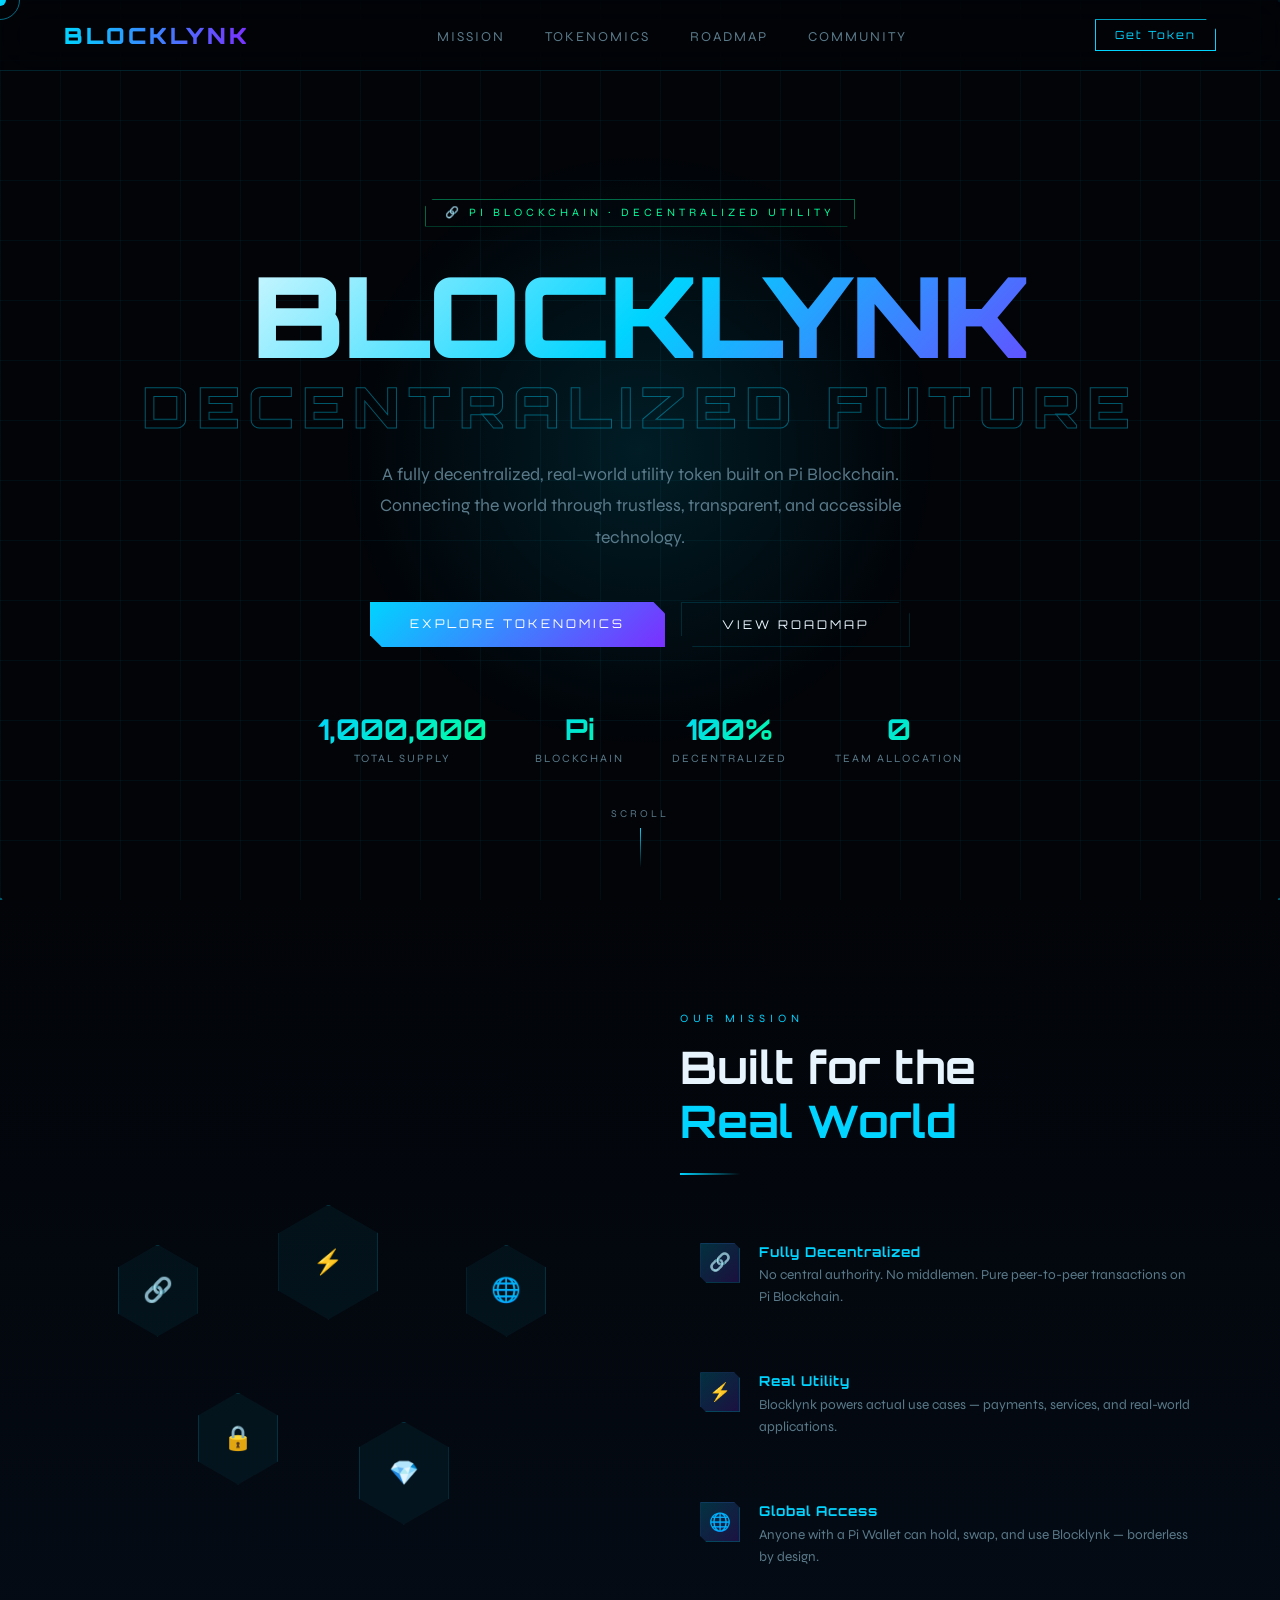
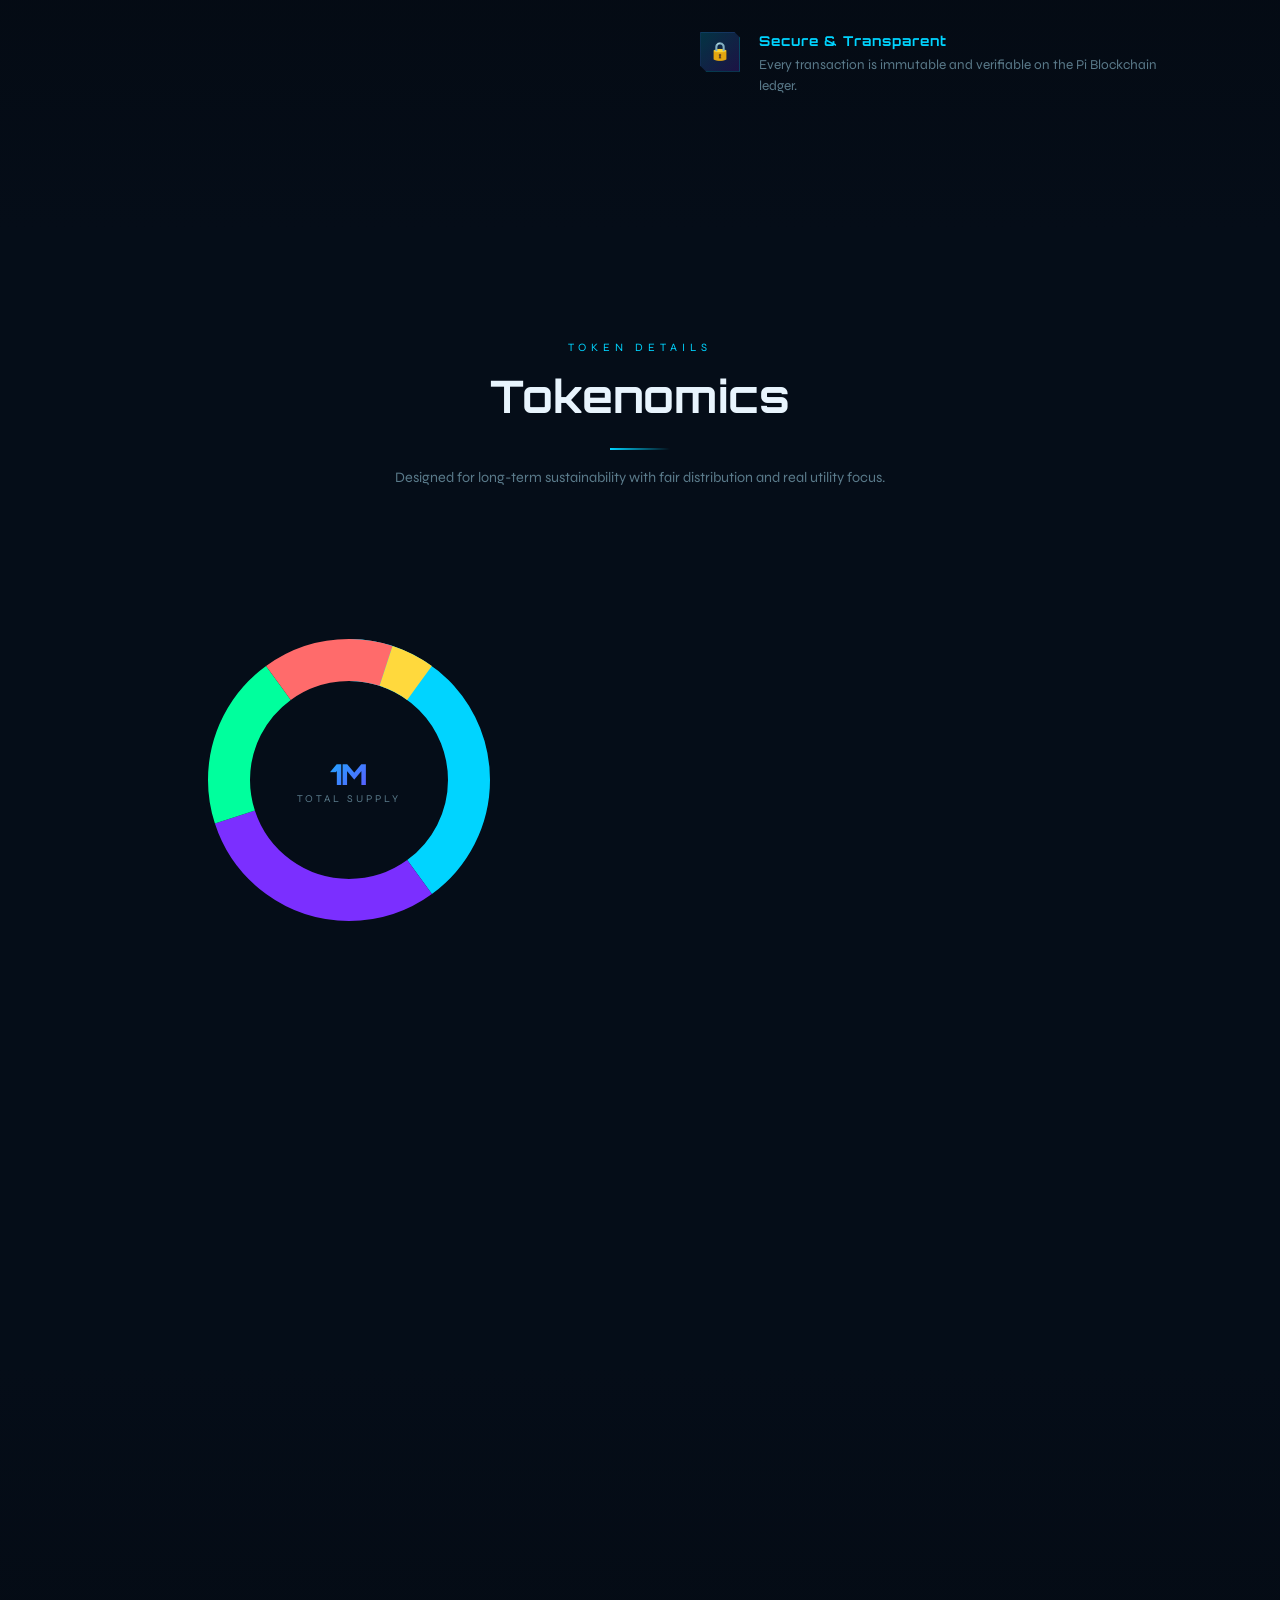
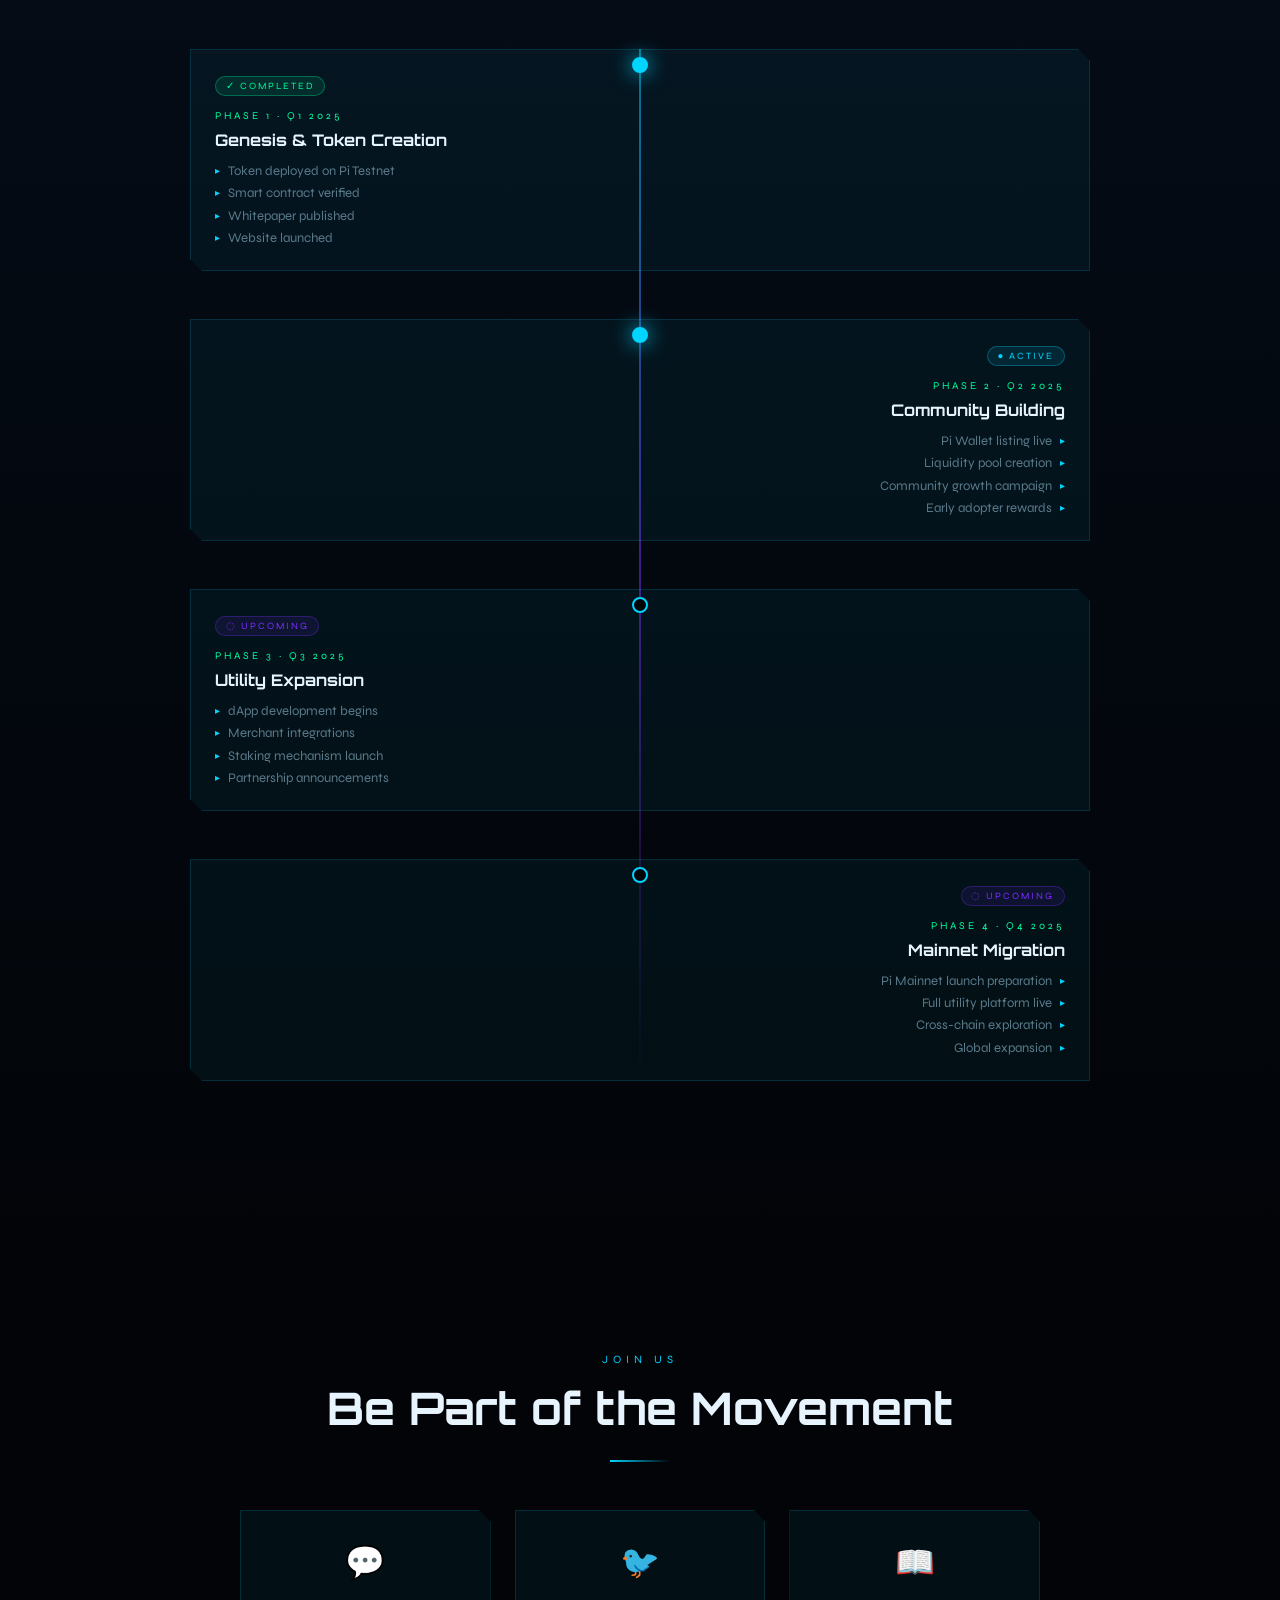
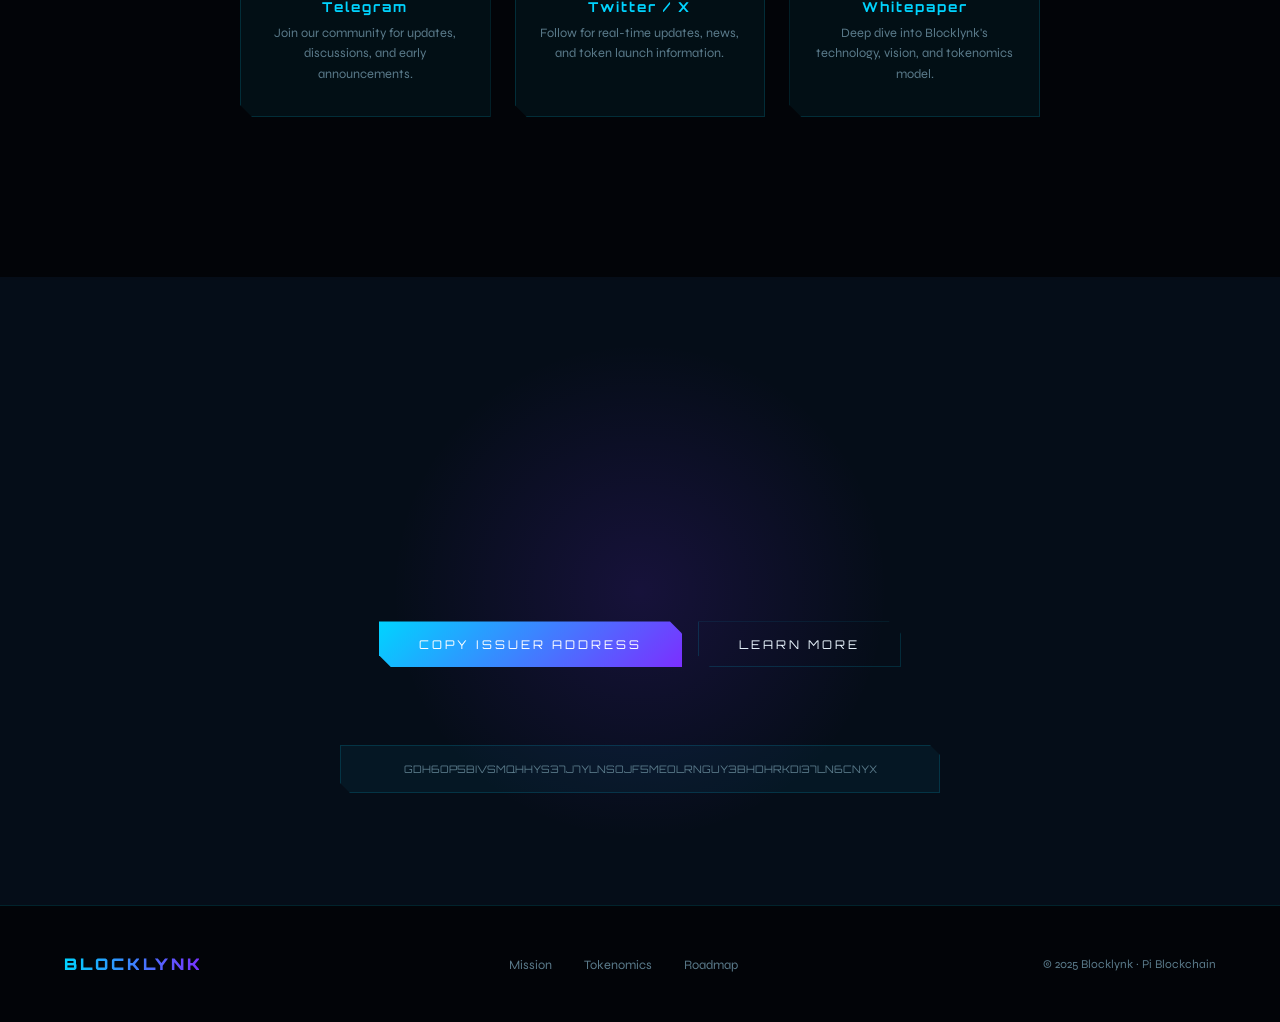
==== index.html @ d8461e2d "add Blocklynk website" ====
<!DOCTYPE html>
<html lang="en">
<head>
<meta charset="UTF-8"/>
<meta name="viewport" content="width=device-width, initial-scale=1.0"/>
<title>Blocklynk — Decentralized Future</title>
<link href="https://fonts.googleapis.com/css2?family=Orbitron:wght@400;600;700;900&family=Syne:wght@300;400;600&display=swap" rel="stylesheet"/>
<style>
  :root {
    --bg: #020408;
    --bg2: #050d18;
    --accent: #00d4ff;
    --accent2: #7b2fff;
    --accent3: #00ff9d;
    --text: #e8f4fd;
    --muted: #5a7a8a;
    --card: rgba(0,212,255,0.05);
    --border: rgba(0,212,255,0.15);
    --glow: 0 0 40px rgba(0,212,255,0.3);
  }

  *, *::before, *::after { margin:0; padding:0; box-sizing:border-box; }

  html { scroll-behavior: smooth; }

  body {
    background: var(--bg);
    color: var(--text);
    font-family: 'Syne', sans-serif;
    overflow-x: hidden;
    cursor: none;
  }

  /* Custom Cursor */
  .cursor {
    width: 12px; height: 12px;
    background: var(--accent);
    border-radius: 50%;
    position: fixed;
    pointer-events: none;
    z-index: 9999;
    transition: transform 0.1s ease;
    mix-blend-mode: screen;
  }
  .cursor-ring {
    width: 40px; height: 40px;
    border: 1px solid rgba(0,212,255,0.5);
    border-radius: 50%;
    position: fixed;
    pointer-events: none;
    z-index: 9998;
    transition: all 0.15s ease;
    mix-blend-mode: screen;
  }

  /* Scrollbar */
  ::-webkit-scrollbar { width: 4px; }
  ::-webkit-scrollbar-track { background: var(--bg); }
  ::-webkit-scrollbar-thumb { background: var(--accent); border-radius: 4px; }

  /* Canvas BG */
  #canvas {
    position: fixed;
    top: 0; left: 0;
    width: 100%; height: 100%;
    z-index: 0;
    opacity: 0.4;
  }

  /* NAV */
  nav {
    position: fixed;
    top: 0; left: 0; right: 0;
    z-index: 100;
    display: flex;
    align-items: center;
    justify-content: space-between;
    padding: 1.2rem 5%;
    background: rgba(2,4,8,0.7);
    backdrop-filter: blur(20px);
    border-bottom: 1px solid var(--border);
    transition: all 0.3s;
  }
  nav.scrolled { padding: 0.8rem 5%; }

  .nav-logo {
    font-family: 'Orbitron', monospace;
    font-size: 1.4rem;
    font-weight: 900;
    letter-spacing: 3px;
    background: linear-gradient(90deg, var(--accent), var(--accent2));
    -webkit-background-clip: text;
    -webkit-text-fill-color: transparent;
  }

  .nav-links {
    display: flex;
    gap: 2.5rem;
    list-style: none;
  }
  .nav-links a {
    color: var(--muted);
    text-decoration: none;
    font-size: 0.85rem;
    letter-spacing: 2px;
    text-transform: uppercase;
    transition: color 0.3s;
    position: relative;
  }
  .nav-links a::after {
    content: '';
    position: absolute;
    bottom: -4px; left: 0;
    width: 0; height: 1px;
    background: var(--accent);
    transition: width 0.3s;
  }
  .nav-links a:hover { color: var(--accent); }
  .nav-links a:hover::after { width: 100%; }

  .nav-btn {
    background: transparent;
    border: 1px solid var(--accent);
    color: var(--accent);
    padding: 0.5rem 1.2rem;
    font-family: 'Orbitron', monospace;
    font-size: 0.7rem;
    letter-spacing: 2px;
    cursor: pointer;
    transition: all 0.3s;
    clip-path: polygon(0 0, calc(100% - 10px) 0, 100% 10px, 100% 100%, 0 100%);
  }
  .nav-btn:hover {
    background: var(--accent);
    color: var(--bg);
    box-shadow: var(--glow);
  }

  /* Hamburger */
  .hamburger {
    display: none;
    flex-direction: column;
    gap: 5px;
    cursor: pointer;
    background: none;
    border: none;
  }
  .hamburger span {
    width: 24px; height: 2px;
    background: var(--accent);
    transition: all 0.3s;
  }

  /* HERO */
  #hero {
    position: relative;
    min-height: 100vh;
    display: flex;
    align-items: center;
    justify-content: center;
    text-align: center;
    padding: 8rem 5% 4rem;
    z-index: 1;
    overflow: hidden;
  }

  .hero-grid {
    position: absolute;
    inset: 0;
    background-image:
      linear-gradient(rgba(0,212,255,0.05) 1px, transparent 1px),
      linear-gradient(90deg, rgba(0,212,255,0.05) 1px, transparent 1px);
    background-size: 60px 60px;
    animation: gridMove 20s linear infinite;
  }
  @keyframes gridMove {
    0% { transform: translateY(0); }
    100% { transform: translateY(60px); }
  }

  .hero-glow {
    position: absolute;
    width: 600px; height: 600px;
    background: radial-gradient(circle, rgba(0,212,255,0.12) 0%, transparent 70%);
    top: 50%; left: 50%;
    transform: translate(-50%, -50%);
    animation: pulse 4s ease-in-out infinite;
  }
  @keyframes pulse {
    0%, 100% { transform: translate(-50%,-50%) scale(1); opacity: 0.6; }
    50% { transform: translate(-50%,-50%) scale(1.2); opacity: 1; }
  }

  .hero-tag {
    display: inline-block;
    border: 1px solid rgba(0,255,157,0.4);
    color: var(--accent3);
    font-size: 0.7rem;
    letter-spacing: 4px;
    text-transform: uppercase;
    padding: 0.4rem 1.2rem;
    margin-bottom: 2rem;
    animation: fadeInDown 1s ease 0.2s both;
    clip-path: polygon(8px 0, 100% 0, 100% calc(100% - 8px), calc(100% - 8px) 100%, 0 100%, 0 8px);
  }

  .hero-title {
    font-family: 'Orbitron', monospace;
    font-size: clamp(3rem, 10vw, 7rem);
    font-weight: 900;
    line-height: 1;
    letter-spacing: -2px;
    margin-bottom: 1.5rem;
    animation: fadeInUp 1s ease 0.4s both;
  }
  .hero-title .line1 {
    display: block;
    background: linear-gradient(135deg, #fff 0%, var(--accent) 50%, var(--accent2) 100%);
    -webkit-background-clip: text;
    -webkit-text-fill-color: transparent;
  }
  .hero-title .line2 {
    display: block;
    color: transparent;
    -webkit-text-stroke: 1px rgba(0,212,255,0.4);
    font-size: 0.5em;
    letter-spacing: 8px;
    margin-top: 0.5rem;
  }

  .hero-sub {
    font-size: clamp(0.95rem, 2vw, 1.1rem);
    color: var(--muted);
    max-width: 550px;
    margin: 0 auto 3rem;
    line-height: 1.8;
    font-weight: 300;
    animation: fadeInUp 1s ease 0.6s both;
  }

  .hero-btns {
    display: flex;
    gap: 1rem;
    justify-content: center;
    flex-wrap: wrap;
    animation: fadeInUp 1s ease 0.8s both;
  }

  .btn-primary {
    background: linear-gradient(135deg, var(--accent), var(--accent2));
    color: #fff;
    border: none;
    padding: 0.9rem 2.5rem;
    font-family: 'Orbitron', monospace;
    font-size: 0.75rem;
    letter-spacing: 3px;
    text-transform: uppercase;
    cursor: pointer;
    transition: all 0.3s;
    clip-path: polygon(0 0, calc(100% - 12px) 0, 100% 12px, 100% 100%, 12px 100%, 0 calc(100% - 12px));
    text-decoration: none;
    display: inline-block;
  }
  .btn-primary:hover {
    transform: translateY(-3px);
    box-shadow: 0 20px 40px rgba(0,212,255,0.3);
  }

  .btn-outline {
    background: transparent;
    color: var(--text);
    border: 1px solid var(--border);
    padding: 0.9rem 2.5rem;
    font-family: 'Orbitron', monospace;
    font-size: 0.75rem;
    letter-spacing: 3px;
    text-transform: uppercase;
    cursor: pointer;
    transition: all 0.3s;
    clip-path: polygon(0 0, calc(100% - 12px) 0, 100% 12px, 100% 100%, 12px 100%, 0 calc(100% - 12px));
    text-decoration: none;
    display: inline-block;
  }
  .btn-outline:hover {
    border-color: var(--accent);
    color: var(--accent);
    box-shadow: var(--glow);
  }

  .hero-stats {
    display: flex;
    gap: 3rem;
    justify-content: center;
    margin-top: 4rem;
    flex-wrap: wrap;
    animation: fadeInUp 1s ease 1s both;
  }
  .stat-item { text-align: center; }
  .stat-num {
    font-family: 'Orbitron', monospace;
    font-size: 1.8rem;
    font-weight: 700;
    background: linear-gradient(135deg, var(--accent), var(--accent3));
    -webkit-background-clip: text;
    -webkit-text-fill-color: transparent;
  }
  .stat-label {
    font-size: 0.7rem;
    color: var(--muted);
    letter-spacing: 2px;
    text-transform: uppercase;
    margin-top: 0.3rem;
  }

  .scroll-hint {
    position: absolute;
    bottom: 2rem;
    left: 50%;
    transform: translateX(-50%);
    display: flex;
    flex-direction: column;
    align-items: center;
    gap: 0.5rem;
    animation: fadeIn 2s ease 2s both;
  }
  .scroll-hint span {
    font-size: 0.65rem;
    letter-spacing: 3px;
    color: var(--muted);
    text-transform: uppercase;
  }
  .scroll-line {
    width: 1px;
    height: 40px;
    background: linear-gradient(to bottom, var(--accent), transparent);
    animation: scrollLine 2s ease-in-out infinite;
  }
  @keyframes scrollLine {
    0% { transform: scaleY(0); transform-origin: top; }
    50% { transform: scaleY(1); transform-origin: top; }
    51% { transform: scaleY(1); transform-origin: bottom; }
    100% { transform: scaleY(0); transform-origin: bottom; }
  }

  /* SECTIONS COMMON */
  section {
    position: relative;
    z-index: 1;
    padding: 7rem 5%;
  }

  .section-label {
    font-size: 0.7rem;
    letter-spacing: 5px;
    text-transform: uppercase;
    color: var(--accent);
    margin-bottom: 1rem;
  }

  .section-title {
    font-family: 'Orbitron', monospace;
    font-size: clamp(1.8rem, 4vw, 2.8rem);
    font-weight: 700;
    line-height: 1.2;
    margin-bottom: 1.5rem;
  }

  .section-line {
    width: 60px;
    height: 2px;
    background: linear-gradient(90deg, var(--accent), transparent);
    margin-bottom: 3rem;
  }

  /* MISSION */
  #mission {
    background: linear-gradient(180deg, var(--bg) 0%, var(--bg2) 100%);
  }

  .mission-grid {
    display: grid;
    grid-template-columns: 1fr 1fr;
    gap: 5rem;
    align-items: center;
    max-width: 1200px;
    margin: 0 auto;
  }

  .mission-visual {
    position: relative;
    height: 400px;
  }

  .hex-grid {
    position: absolute;
    inset: 0;
    display: flex;
    align-items: center;
    justify-content: center;
  }

  .hex {
    position: absolute;
    width: 80px; height: 92px;
    background: var(--card);
    border: 1px solid var(--border);
    clip-path: polygon(50% 0%, 100% 25%, 100% 75%, 50% 100%, 0% 75%, 0% 25%);
    display: flex;
    align-items: center;
    justify-content: center;
    font-size: 1.5rem;
    transition: all 0.3s;
    animation: hexFloat 4s ease-in-out infinite;
  }
  .hex:hover {
    background: rgba(0,212,255,0.15);
    border-color: var(--accent);
    box-shadow: var(--glow);
    transform: scale(1.1);
  }
  .hex:nth-child(1) { top: 20%; left: 10%; animation-delay: 0s; }
  .hex:nth-child(2) { top: 10%; left: 40%; animation-delay: 0.5s; width: 100px; height: 115px; }
  .hex:nth-child(3) { top: 20%; right: 10%; animation-delay: 1s; }
  .hex:nth-child(4) { bottom: 20%; left: 25%; animation-delay: 1.5s; }
  .hex:nth-child(5) { bottom: 10%; left: 55%; animation-delay: 2s; width: 90px; height: 103px; }

  @keyframes hexFloat {
    0%, 100% { transform: translateY(0); }
    50% { transform: translateY(-10px); }
  }

  .mission-features {
    display: flex;
    flex-direction: column;
    gap: 1.5rem;
  }

  .feature-item {
    display: flex;
    gap: 1.2rem;
    align-items: flex-start;
    padding: 1.2rem;
    border: 1px solid transparent;
    transition: all 0.3s;
    clip-path: polygon(0 0, calc(100% - 12px) 0, 100% 12px, 100% 100%, 0 100%);
  }
  .feature-item:hover {
    border-color: var(--border);
    background: var(--card);
    transform: translateX(8px);
  }

  .feature-icon {
    width: 40px; height: 40px;
    background: linear-gradient(135deg, rgba(0,212,255,0.2), rgba(123,47,255,0.2));
    border: 1px solid var(--border);
    display: flex;
    align-items: center;
    justify-content: center;
    font-size: 1.1rem;
    flex-shrink: 0;
    clip-path: polygon(0 0, calc(100% - 6px) 0, 100% 6px, 100% 100%, 6px 100%, 0 calc(100% - 6px));
  }

  .feature-text h4 {
    font-family: 'Orbitron', monospace;
    font-size: 0.85rem;
    letter-spacing: 1px;
    margin-bottom: 0.3rem;
    color: var(--accent);
  }
  .feature-text p {
    font-size: 0.85rem;
    color: var(--muted);
    line-height: 1.6;
  }

  /* TOKENOMICS */
  #tokenomics {
    background: var(--bg2);
  }

  .tokenomics-wrap {
    max-width: 1100px;
    margin: 0 auto;
  }

  .tokenomics-header { text-align: center; }

  .toki-grid {
    display: grid;
    grid-template-columns: 1fr 1fr;
    gap: 4rem;
    align-items: center;
    margin-top: 4rem;
  }

  .donut-wrap {
    position: relative;
    display: flex;
    align-items: center;
    justify-content: center;
  }

  .donut-svg { width: 300px; height: 300px; transform: rotate(-90deg); }

  .donut-center {
    position: absolute;
    text-align: center;
  }
  .donut-center .big {
    font-family: 'Orbitron', monospace;
    font-size: 1.8rem;
    font-weight: 900;
    background: linear-gradient(135deg, var(--accent), var(--accent2));
    -webkit-background-clip: text;
    -webkit-text-fill-color: transparent;
  }
  .donut-center .small {
    font-size: 0.65rem;
    letter-spacing: 3px;
    color: var(--muted);
    text-transform: uppercase;
  }

  .toki-items {
    display: flex;
    flex-direction: column;
    gap: 1rem;
  }

  .toki-item {
    display: flex;
    align-items: center;
    gap: 1rem;
    padding: 1rem 1.2rem;
    background: var(--card);
    border: 1px solid var(--border);
    transition: all 0.3s;
    clip-path: polygon(0 0, calc(100% - 8px) 0, 100% 8px, 100% 100%, 0 100%);
  }
  .toki-item:hover {
    border-color: var(--accent);
    transform: translateX(5px);
    box-shadow: var(--glow);
  }

  .toki-dot {
    width: 12px; height: 12px;
    border-radius: 50%;
    flex-shrink: 0;
  }

  .toki-info { flex: 1; }
  .toki-info .name {
    font-size: 0.85rem;
    font-weight: 600;
    margin-bottom: 0.2rem;
  }
  .toki-info .desc {
    font-size: 0.72rem;
    color: var(--muted);
  }

  .toki-pct {
    font-family: 'Orbitron', monospace;
    font-size: 1.1rem;
    font-weight: 700;
  }

  .toki-bar-wrap {
    flex: 1;
    height: 3px;
    background: rgba(255,255,255,0.05);
    border-radius: 2px;
    overflow: hidden;
    margin-top: 0.4rem;
  }
  .toki-bar {
    height: 100%;
    border-radius: 2px;
    transition: width 1.5s ease;
  }

  .token-info-cards {
    display: grid;
    grid-template-columns: repeat(3, 1fr);
    gap: 1rem;
    margin-top: 3rem;
  }

  .info-card {
    padding: 1.5rem;
    background: var(--card);
    border: 1px solid var(--border);
    text-align: center;
    transition: all 0.3s;
    clip-path: polygon(0 0, calc(100% - 10px) 0, 100% 10px, 100% 100%, 10px 100%, 0 calc(100% - 10px));
  }
  .info-card:hover {
    border-color: var(--accent);
    box-shadow: var(--glow);
    transform: translateY(-5px);
  }
  .info-card .label {
    font-size: 0.65rem;
    letter-spacing: 3px;
    color: var(--muted);
    text-transform: uppercase;
    margin-bottom: 0.5rem;
  }
  .info-card .value {
    font-family: 'Orbitron', monospace;
    font-size: 1rem;
    font-weight: 700;
    color: var(--accent);
  }

  /* ROADMAP */
  #roadmap {
    background: linear-gradient(180deg, var(--bg2) 0%, var(--bg) 100%);
  }

  .roadmap-wrap {
    max-width: 900px;
    margin: 0 auto;
  }

  .roadmap-header { text-align: center; }

  .timeline {
    position: relative;
    margin-top: 4rem;
    padding-left: 0;
  }

  .timeline::before {
    content: '';
    position: absolute;
    left: 50%;
    transform: translateX(-50%);
    top: 0; bottom: 0;
    width: 1px;
    background: linear-gradient(to bottom, var(--accent), var(--accent2), transparent);
  }

  .timeline-item {
    display: flex;
    gap: 3rem;
    margin-bottom: 3rem;
    position: relative;
    align-items: flex-start;
  }

  .timeline-item:nth-child(even) {
    flex-direction: row-reverse;
  }

  .timeline-item:nth-child(even) .tl-content {
    text-align: right;
  }

  .tl-dot {
    position: absolute;
    left: 50%;
    transform: translateX(-50%);
    width: 16px; height: 16px;
    background: var(--bg);
    border: 2px solid var(--accent);
    border-radius: 50%;
    z-index: 2;
    top: 0.5rem;
    transition: all 0.3s;
  }

  .tl-dot.active {
    background: var(--accent);
    box-shadow: 0 0 20px var(--accent);
  }

  .tl-content {
    flex: 1;
    padding: 1.5rem;
    background: var(--card);
    border: 1px solid var(--border);
    transition: all 0.3s;
    clip-path: polygon(0 0, calc(100% - 12px) 0, 100% 12px, 100% 100%, 12px 100%, 0 calc(100% - 12px));
    opacity: 0;
    transform: translateY(20px);
  }

  .tl-content.visible {
    opacity: 1;
    transform: translateY(0);
    transition: all 0.6s ease;
  }

  .tl-content:hover {
    border-color: var(--accent);
    box-shadow: var(--glow);
  }

  .tl-phase {
    font-size: 0.65rem;
    letter-spacing: 3px;
    color: var(--accent3);
    text-transform: uppercase;
    margin-bottom: 0.5rem;
  }

  .tl-title {
    font-family: 'Orbitron', monospace;
    font-size: 1rem;
    font-weight: 700;
    margin-bottom: 0.8rem;
  }

  .tl-items {
    list-style: none;
    display: flex;
    flex-direction: column;
    gap: 0.4rem;
  }

  .tl-items li {
    font-size: 0.82rem;
    color: var(--muted);
    display: flex;
    align-items: center;
    gap: 0.5rem;
  }

  .timeline-item:nth-child(even) .tl-items li {
    flex-direction: row-reverse;
  }

  .tl-items li::before {
    content: '▸';
    color: var(--accent);
    font-size: 0.6rem;
    flex-shrink: 0;
  }

  .tl-status {
    display: inline-block;
    font-size: 0.6rem;
    letter-spacing: 2px;
    text-transform: uppercase;
    padding: 0.2rem 0.6rem;
    border-radius: 20px;
    margin-bottom: 0.8rem;
  }
  .status-done { background: rgba(0,255,157,0.1); color: var(--accent3); border: 1px solid rgba(0,255,157,0.3); }
  .status-active { background: rgba(0,212,255,0.1); color: var(--accent); border: 1px solid rgba(0,212,255,0.3); animation: blink 2s ease-in-out infinite; }
  .status-soon { background: rgba(123,47,255,0.1); color: var(--accent2); border: 1px solid rgba(123,47,255,0.3); }

  @keyframes blink {
    0%, 100% { opacity: 1; }
    50% { opacity: 0.5; }
  }

  /* COMMUNITY */
  #community {
    background: var(--bg);
    text-align: center;
  }

  .community-wrap {
    max-width: 800px;
    margin: 0 auto;
  }

  .community-cards {
    display: grid;
    grid-template-columns: repeat(3, 1fr);
    gap: 1.5rem;
    margin: 3rem 0;
  }

  .comm-card {
    padding: 2rem 1.5rem;
    background: var(--card);
    border: 1px solid var(--border);
    transition: all 0.3s;
    clip-path: polygon(0 0, calc(100% - 12px) 0, 100% 12px, 100% 100%, 12px 100%, 0 calc(100% - 12px));
  }
  .comm-card:hover {
    border-color: var(--accent);
    transform: translateY(-8px);
    box-shadow: var(--glow);
  }

  .comm-icon {
    font-size: 2rem;
    margin-bottom: 1rem;
    display: block;
  }

  .comm-card h3 {
    font-family: 'Orbitron', monospace;
    font-size: 0.85rem;
    letter-spacing: 2px;
    margin-bottom: 0.5rem;
    color: var(--accent);
  }

  .comm-card p {
    font-size: 0.8rem;
    color: var(--muted);
    line-height: 1.6;
  }

  /* CTA */
  #cta {
    background: var(--bg2);
    text-align: center;
    position: relative;
    overflow: hidden;
  }

  .cta-glow {
    position: absolute;
    width: 500px; height: 500px;
    background: radial-gradient(circle, rgba(123,47,255,0.15) 0%, transparent 70%);
    top: 50%; left: 50%;
    transform: translate(-50%, -50%);
  }

  .cta-content { position: relative; z-index: 1; max-width: 600px; margin: 0 auto; }

  .cta-content h2 {
    font-family: 'Orbitron', monospace;
    font-size: clamp(1.8rem, 4vw, 3rem);
    font-weight: 900;
    margin-bottom: 1rem;
    background: linear-gradient(135deg, #fff, var(--accent));
    -webkit-background-clip: text;
    -webkit-text-fill-color: transparent;
  }

  .cta-content p {
    color: var(--muted);
    margin-bottom: 2.5rem;
    line-height: 1.7;
  }

  /* FOOTER */
  footer {
    position: relative;
    z-index: 1;
    border-top: 1px solid var(--border);
    padding: 3rem 5%;
    display: flex;
    align-items: center;
    justify-content: space-between;
    flex-wrap: gap;
    gap: 1rem;
  }

  .footer-logo {
    font-family: 'Orbitron', monospace;
    font-weight: 900;
    letter-spacing: 3px;
    background: linear-gradient(90deg, var(--accent), var(--accent2));
    -webkit-background-clip: text;
    -webkit-text-fill-color: transparent;
  }

  .footer-links {
    display: flex;
    gap: 2rem;
    list-style: none;
  }
  .footer-links a {
    color: var(--muted);
    text-decoration: none;
    font-size: 0.8rem;
    transition: color 0.3s;
  }
  .footer-links a:hover { color: var(--accent); }

  .footer-copy {
    font-size: 0.75rem;
    color: var(--muted);
  }

  /* MOBILE MENU */
  .mobile-menu {
    display: none;
    position: fixed;
    top: 0; left: 0; right: 0; bottom: 0;
    background: rgba(2,4,8,0.97);
    z-index: 99;
    flex-direction: column;
    align-items: center;
    justify-content: center;
    gap: 2rem;
  }
  .mobile-menu.open { display: flex; }
  .mobile-menu a {
    font-family: 'Orbitron', monospace;
    font-size: 1.5rem;
    color: var(--text);
    text-decoration: none;
    letter-spacing: 4px;
    text-transform: uppercase;
    transition: color 0.3s;
  }
  .mobile-menu a:hover { color: var(--accent); }
  .close-menu {
    position: absolute;
    top: 1.5rem; right: 5%;
    background: none;
    border: none;
    color: var(--accent);
    font-size: 2rem;
    cursor: pointer;
  }

  /* ANIMATIONS */
  @keyframes fadeInUp {
    from { opacity: 0; transform: translateY(30px); }
    to { opacity: 1; transform: translateY(0); }
  }
  @keyframes fadeInDown {
    from { opacity: 0; transform: translateY(-20px); }
    to { opacity: 1; transform: translateY(0); }
  }
  @keyframes fadeIn {
    from { opacity: 0; }
    to { opacity: 1; }
  }

  .reveal {
    opacity: 0;
    transform: translateY(30px);
    transition: all 0.8s ease;
  }
  .reveal.visible {
    opacity: 1;
    transform: translateY(0);
  }

  /* RESPONSIVE */
  @media (max-width: 900px) {
    .mission-grid { grid-template-columns: 1fr; gap: 3rem; }
    .toki-grid { grid-template-columns: 1fr; }
    .token-info-cards { grid-template-columns: repeat(2, 1fr); }
    .timeline::before { left: 20px; }
    .timeline-item,
    .timeline-item:nth-child(even) { flex-direction: column; padding-left: 50px; }
    .timeline-item:nth-child(even) .tl-content { text-align: left; }
    .timeline-item:nth-child(even) .tl-items li { flex-direction: row; }
    .tl-dot { left: 20px; }
    .community-cards { grid-template-columns: 1fr; }
    .nav-links, .nav-btn { display: none; }
    .hamburger { display: flex; }
  }

  @media (max-width: 600px) {
    .token-info-cards { grid-template-columns: 1fr; }
    .hero-stats { gap: 1.5rem; }
    footer { flex-direction: column; text-align: center; }
  }
</style>
</head>
<body>

<!-- Custom Cursor -->
<div class="cursor" id="cursor"></div>
<div class="cursor-ring" id="cursorRing"></div>

<!-- Canvas -->
<canvas id="canvas"></canvas>

<!-- Mobile Menu -->
<div class="mobile-menu" id="mobileMenu">
  <button class="close-menu" onclick="toggleMenu()">✕</button>
  <a href="#hero" onclick="toggleMenu()">Home</a>
  <a href="#mission" onclick="toggleMenu()">Mission</a>
  <a href="#tokenomics" onclick="toggleMenu()">Tokenomics</a>
  <a href="#roadmap" onclick="toggleMenu()">Roadmap</a>
  <a href="#community" onclick="toggleMenu()">Community</a>
</div>

<!-- NAV -->
<nav id="navbar">
  <div class="nav-logo">BLOCKLYNK</div>
  <ul class="nav-links">
    <li><a href="#mission">Mission</a></li>
    <li><a href="#tokenomics">Tokenomics</a></li>
    <li><a href="#roadmap">Roadmap</a></li>
    <li><a href="#community">Community</a></li>
  </ul>
  <button class="nav-btn" onclick="document.getElementById('cta').scrollIntoView({behavior:'smooth'})">Get Token</button>
  <button class="hamburger" onclick="toggleMenu()">
    <span></span><span></span><span></span>
  </button>
</nav>

<!-- HERO -->
<section id="hero">
  <div class="hero-grid"></div>
  <div class="hero-glow"></div>
  <div>
    <div class="hero-tag">🔗 Pi Blockchain · Decentralized Utility</div>
    <h1 class="hero-title">
      <span class="line1">BLOCKLYNK</span>
      <span class="line2">DECENTRALIZED FUTURE</span>
    </h1>
    <p class="hero-sub">A fully decentralized, real-world utility token built on Pi Blockchain. Connecting the world through trustless, transparent, and accessible technology.</p>
    <div class="hero-btns">
      <a href="#tokenomics" class="btn-primary">Explore Tokenomics</a>
      <a href="#roadmap" class="btn-outline">View Roadmap</a>
    </div>
    <div class="hero-stats">
      <div class="stat-item">
        <div class="stat-num" data-target="1000000">0</div>
        <div class="stat-label">Total Supply</div>
      </div>
      <div class="stat-item">
        <div class="stat-num">Pi</div>
        <div class="stat-label">Blockchain</div>
      </div>
      <div class="stat-item">
        <div class="stat-num">100%</div>
        <div class="stat-label">Decentralized</div>
      </div>
      <div class="stat-item">
        <div class="stat-num">0</div>
        <div class="stat-label">Team Allocation</div>
      </div>
    </div>
  </div>
  <div class="scroll-hint">
    <span>Scroll</span>
    <div class="scroll-line"></div>
  </div>
</section>

<!-- MISSION -->
<section id="mission">
  <div class="mission-grid">
    <div class="mission-visual">
      <div class="hex-grid">
        <div class="hex">🔗</div>
        <div class="hex">⚡</div>
        <div class="hex">🌐</div>
        <div class="hex">🔒</div>
        <div class="hex">💎</div>
      </div>
    </div>
    <div>
      <p class="section-label reveal">Our Mission</p>
      <h2 class="section-title reveal">Built for the<br/><span style="color:var(--accent)">Real World</span></h2>
      <div class="section-line reveal"></div>
      <div class="mission-features">
        <div class="feature-item reveal">
          <div class="feature-icon">🔗</div>
          <div class="feature-text">
            <h4>Fully Decentralized</h4>
            <p>No central authority. No middlemen. Pure peer-to-peer transactions on Pi Blockchain.</p>
          </div>
        </div>
        <div class="feature-item reveal">
          <div class="feature-icon">⚡</div>
          <div class="feature-text">
            <h4>Real Utility</h4>
            <p>Blocklynk powers actual use cases — payments, services, and real-world applications.</p>
          </div>
        </div>
        <div class="feature-item reveal">
          <div class="feature-icon">🌐</div>
          <div class="feature-text">
            <h4>Global Access</h4>
            <p>Anyone with a Pi Wallet can hold, swap, and use Blocklynk — borderless by design.</p>
          </div>
        </div>
        <div class="feature-item reveal">
          <div class="feature-icon">🔒</div>
          <div class="feature-text">
            <h4>Secure & Transparent</h4>
            <p>Every transaction is immutable and verifiable on the Pi Blockchain ledger.</p>
          </div>
        </div>
      </div>
    </div>
  </div>
</section>

<!-- TOKENOMICS -->
<section id="tokenomics">
  <div class="tokenomics-wrap">
    <div class="tokenomics-header">
      <p class="section-label reveal">Token Details</p>
      <h2 class="section-title reveal">Tokenomics</h2>
      <div class="section-line reveal" style="margin:0 auto 1rem;"></div>
      <p class="reveal" style="color:var(--muted);max-width:500px;margin:0 auto;font-size:0.9rem;line-height:1.7;">Designed for long-term sustainability with fair distribution and real utility focus.</p>
    </div>
    <div class="toki-grid">
      <div class="donut-wrap reveal">
        <svg class="donut-svg" viewBox="0 0 200 200">
          <circle cx="100" cy="100" r="80" fill="none" stroke="rgba(255,255,255,0.03)" stroke-width="28"/>
          <!-- Segments -->
          <circle cx="100" cy="100" r="80" fill="none" stroke="#00d4ff" stroke-width="28"
            stroke-dasharray="200.96 301.44" stroke-dashoffset="0" class="donut-seg"/>
          <circle cx="100" cy="100" r="80" fill="none" stroke="#7b2fff" stroke-width="28"
            stroke-dasharray="150.72 351.68" stroke-dashoffset="-200.96" class="donut-seg"/>
          <circle cx="100" cy="100" r="80" fill="none" stroke="#00ff9d" stroke-width="28"
            stroke-dasharray="100.48 401.92" stroke-dashoffset="-351.68" class="donut-seg"/>
          <circle cx="100" cy="100" r="80" fill="none" stroke="#ff6b6b" stroke-width="28"
            stroke-dasharray="75.36 427.04" stroke-dashoffset="-452.16" class="donut-seg"/>
          <circle cx="100" cy="100" r="80" fill="none" stroke="#ffd93d" stroke-width="28"
            stroke-dasharray="25.12 477.28" stroke-dashoffset="-527.52" class="donut-seg"/>
        </svg>
        <div class="donut-center">
          <div class="big">1M</div>
          <div class="small">Total Supply</div>
        </div>
      </div>
      <div class="toki-items">
        <div class="toki-item reveal">
          <div class="toki-dot" style="background:#00d4ff"></div>
          <div class="toki-info">
            <div class="name">Public Sale & Liquidity</div>
            <div class="desc">Open market & DEX pools</div>
            <div class="toki-bar-wrap"><div class="toki-bar" style="background:#00d4ff;width:40%"></div></div>
          </div>
          <div class="toki-pct" style="color:#00d4ff">40%</div>
        </div>
        <div class="toki-item reveal">
          <div class="toki-dot" style="background:#7b2fff"></div>
          <div class="toki-info">
            <div class="name">Ecosystem Fund</div>
            <div class="desc">Development & partnerships</div>
            <div class="toki-bar-wrap"><div class="toki-bar" style="background:#7b2fff;width:30%"></div></div>
          </div>
          <div class="toki-pct" style="color:#7b2fff">30%</div>
        </div>
        <div class="toki-item reveal">
          <div class="toki-dot" style="background:#00ff9d"></div>
          <div class="toki-info">
            <div class="name">Community Rewards</div>
            <div class="desc">Staking & incentives</div>
            <div class="toki-bar-wrap"><div class="toki-bar" style="background:#00ff9d;width:20%"></div></div>
          </div>
          <div class="toki-pct" style="color:#00ff9d">20%</div>
        </div>
        <div class="toki-item reveal">
          <div class="toki-dot" style="background:#ff6b6b"></div>
          <div class="toki-info">
            <div class="name">Reserve</div>
            <div class="desc">Emergency & future use</div>
            <div class="toki-bar-wrap"><div class="toki-bar" style="background:#ff6b6b;width:15%"></div></div>
          </div>
          <div class="toki-pct" style="color:#ff6b6b">15%</div>
        </div>
        <div class="toki-item reveal">
          <div class="toki-dot" style="background:#ffd93d"></div>
          <div class="toki-info">
            <div class="name">Marketing</div>
            <div class="desc">Growth & awareness</div>
            <div class="toki-bar-wrap"><div class="toki-bar" style="background:#ffd93d;width:5%"></div></div>
          </div>
          <div class="toki-pct" style="color:#ffd93d">5%</div>
        </div>
      </div>
    </div>
    <div class="token-info-cards">
      <div class="info-card reveal">
        <div class="label">Token Name</div>
        <div class="value">Blocklynk</div>
      </div>
      <div class="info-card reveal">
        <div class="label">Token Symbol</div>
        <div class="value">BLK</div>
      </div>
      <div class="info-card reveal">
        <div class="label">Total Supply</div>
        <div class="value">1,000,000</div>
      </div>
      <div class="info-card reveal">
        <div class="label">Blockchain</div>
        <div class="value">Pi Network</div>
      </div>
      <div class="info-card reveal">
        <div class="label">Network</div>
        <div class="value">Testnet</div>
      </div>
      <div class="info-card reveal">
        <div class="label">Type</div>
        <div class="value">Utility Token</div>
      </div>
    </div>
  </div>
</section>

<!-- ROADMAP -->
<section id="roadmap">
  <div class="roadmap-wrap">
    <div class="roadmap-header">
      <p class="section-label reveal">Our Journey</p>
      <h2 class="section-title reveal">Development Roadmap</h2>
      <div class="section-line reveal" style="margin:0 auto;"></div>
    </div>
    <div class="timeline">
      <div class="timeline-item">
        <div class="tl-dot active"></div>
        <div class="tl-content">
          <span class="tl-status status-done">✓ Completed</span>
          <div class="tl-phase">Phase 1 · Q1 2025</div>
          <h3 class="tl-title">Genesis & Token Creation</h3>
          <ul class="tl-items">
            <li>Token deployed on Pi Testnet</li>
            <li>Smart contract verified</li>
            <li>Whitepaper published</li>
            <li>Website launched</li>
          </ul>
        </div>
      </div>
      <div class="timeline-item">
        <div class="tl-dot active"></div>
        <div class="tl-content">
          <span class="tl-status status-active">● Active</span>
          <div class="tl-phase">Phase 2 · Q2 2025</div>
          <h3 class="tl-title">Community Building</h3>
          <ul class="tl-items">
            <li>Pi Wallet listing live</li>
            <li>Liquidity pool creation</li>
            <li>Community growth campaign</li>
            <li>Early adopter rewards</li>
          </ul>
        </div>
      </div>
      <div class="timeline-item">
        <div class="tl-dot"></div>
        <div class="tl-content">
          <span class="tl-status status-soon">◌ Upcoming</span>
          <div class="tl-phase">Phase 3 · Q3 2025</div>
          <h3 class="tl-title">Utility Expansion</h3>
          <ul class="tl-items">
            <li>dApp development begins</li>
            <li>Merchant integrations</li>
            <li>Staking mechanism launch</li>
            <li>Partnership announcements</li>
          </ul>
        </div>
      </div>
      <div class="timeline-item">
        <div class="tl-dot"></div>
        <div class="tl-content">
          <span class="tl-status status-soon">◌ Upcoming</span>
          <div class="tl-phase">Phase 4 · Q4 2025</div>
          <h3 class="tl-title">Mainnet Migration</h3>
          <ul class="tl-items">
            <li>Pi Mainnet launch preparation</li>
            <li>Full utility platform live</li>
            <li>Cross-chain exploration</li>
            <li>Global expansion</li>
          </ul>
        </div>
      </div>
    </div>
  </div>
</section>

<!-- COMMUNITY -->
<section id="community">
  <div class="community-wrap">
    <p class="section-label reveal">Join Us</p>
    <h2 class="section-title reveal">Be Part of the Movement</h2>
    <div class="section-line reveal" style="margin:0 auto;"></div>
    <div class="community-cards">
      <div class="comm-card reveal">
        <span class="comm-icon">💬</span>
        <h3>Telegram</h3>
        <p>Join our community for updates, discussions, and early announcements.</p>
      </div>
      <div class="comm-card reveal">
        <span class="comm-icon">🐦</span>
        <h3>Twitter / X</h3>
        <p>Follow for real-time updates, news, and token launch information.</p>
      </div>
      <div class="comm-card reveal">
        <span class="comm-icon">📖</span>
        <h3>Whitepaper</h3>
        <p>Deep dive into Blocklynk's technology, vision, and tokenomics model.</p>
      </div>
    </div>
  </div>
</section>

<!-- CTA -->
<section id="cta">
  <div class="cta-glow"></div>
  <div class="cta-content">
    <h2 class="reveal">Ready to Join<br/>Blocklynk?</h2>
    <p class="reveal">Add Blocklynk to your Pi Wallet today and become part of a truly decentralized future.</p>
    <div class="reveal" style="display:flex;gap:1rem;justify-content:center;flex-wrap:wrap;">
      <button class="btn-primary" onclick="copyAddress()">Copy Issuer Address</button>
      <a href="#mission" class="btn-outline">Learn More</a>
    </div>
    <p id="copied" style="color:var(--accent3);font-size:0.8rem;margin-top:1rem;opacity:0;transition:opacity 0.3s;">✓ Address Copied!</p>
    <div style="margin-top:2rem;padding:1rem 1.5rem;background:var(--card);border:1px solid var(--border);font-family:'Orbitron',monospace;font-size:0.65rem;color:var(--muted);word-break:break-all;clip-path:polygon(0 0, calc(100% - 10px) 0, 100% 10px, 100% 100%, 10px 100%, 0 calc(100% - 10px));">
      GDH6OP5BIVSMQHHYS37J7YLNSOJF5MEOLRNGUY3BHDHRKDI37LN6CNYX
    </div>
  </div>
</section>

<!-- FOOTER -->
<footer>
  <div class="footer-logo">BLOCKLYNK</div>
  <ul class="footer-links">
    <li><a href="#mission">Mission</a></li>
    <li><a href="#tokenomics">Tokenomics</a></li>
    <li><a href="#roadmap">Roadmap</a></li>
  </ul>
  <div class="footer-copy">© 2025 Blocklynk · Pi Blockchain</div>
</footer>

<script>
// Custom Cursor
const cursor = document.getElementById('cursor');
const ring = document.getElementById('cursorRing');
let mx = 0, my = 0, rx = 0, ry = 0;
document.addEventListener('mousemove', e => { mx = e.clientX; my = e.clientY; });
function animCursor() {
  cursor.style.left = mx - 6 + 'px';
  cursor.style.top = my - 6 + 'px';
  rx += (mx - rx) * 0.12;
  ry += (my - ry) * 0.12;
  ring.style.left = rx - 20 + 'px';
  ring.style.top = ry - 20 + 'px';
  requestAnimationFrame(animCursor);
}
animCursor();
document.querySelectorAll('a,button,.toki-item,.feature-item,.comm-card').forEach(el => {
  el.addEventListener('mouseenter', () => { cursor.style.transform = 'scale(2.5)'; ring.style.transform = 'scale(1.5)'; });
  el.addEventListener('mouseleave', () => { cursor.style.transform = 'scale(1)'; ring.style.transform = 'scale(1)'; });
});

// Canvas Particles
const canvas = document.getElementById('canvas');
const ctx = canvas.getContext('2d');
canvas.width = window.innerWidth;
canvas.height = window.innerHeight;
window.addEventListener('resize', () => { canvas.width = window.innerWidth; canvas.height = window.innerHeight; });

const particles = [];
for (let i = 0; i < 80; i++) {
  particles.push({
    x: Math.random() * canvas.width,
    y: Math.random() * canvas.height,
    vx: (Math.random() - 0.5) * 0.4,
    vy: (Math.random() - 0.5) * 0.4,
    r: Math.random() * 2 + 0.5,
    alpha: Math.random() * 0.5 + 0.1
  });
}

function drawParticles() {
  ctx.clearRect(0, 0, canvas.width, canvas.height);
  particles.forEach(p => {
    p.x += p.vx; p.y += p.vy;
    if (p.x < 0) p.x = canvas.width;
    if (p.x > canvas.width) p.x = 0;
    if (p.y < 0) p.y = canvas.height;
    if (p.y > canvas.height) p.y = 0;
    ctx.beginPath();
    ctx.arc(p.x, p.y, p.r, 0, Math.PI * 2);
    ctx.fillStyle = `rgba(0,212,255,${p.alpha})`;
    ctx.fill();
  });
  // connections
  particles.forEach((a, i) => {
    particles.slice(i + 1).forEach(b => {
      const d = Math.hypot(a.x - b.x, a.y - b.y);
      if (d < 120) {
        ctx.beginPath();
        ctx.moveTo(a.x, a.y);
        ctx.lineTo(b.x, b.y);
        ctx.strokeStyle = `rgba(0,212,255,${0.08 * (1 - d/120)})`;
        ctx.lineWidth = 0.5;
        ctx.stroke();
      }
    });
  });
  requestAnimationFrame(drawParticles);
}
drawParticles();

// Navbar scroll
window.addEventListener('scroll', () => {
  document.getElementById('navbar').classList.toggle('scrolled', window.scrollY > 50);
});

// Mobile menu
function toggleMenu() {
  document.getElementById('mobileMenu').classList.toggle('open');
}

// Scroll reveal
const revealEls = document.querySelectorAll('.reveal');
const observer = new IntersectionObserver((entries) => {
  entries.forEach((e, i) => {
    if (e.isIntersecting) {
      setTimeout(() => e.target.classList.add('visible'), i * 80);
    }
  });
}, { threshold: 0.1 });
revealEls.forEach(el => observer.observe(el));

// Timeline reveal
const tlContents = document.querySelectorAll('.tl-content');
const tlObserver = new IntersectionObserver((entries) => {
  entries.forEach(e => { if (e.isIntersecting) e.target.classList.add('visible'); });
}, { threshold: 0.2 });
tlContents.forEach(el => tlObserver.observe(el));

// Copy address
function copyAddress() {
  navigator.clipboard.writeText('GDH6OP5BIVSMQHHYS37J7YLNSOJF5MEOLRNGUY3BHDHRKDI37LN6CNYX');
  const msg = document.getElementById('copied');
  msg.style.opacity = '1';
  setTimeout(() => msg.style.opacity = '0', 2500);
}

// Counter animation
function animateCounter(el, target) {
  if (isNaN(target)) return;
  let current = 0;
  const increment = target / 60;
  const timer = setInterval(() => {
    current += increment;
    if (current >= target) { el.textContent = target.toLocaleString(); clearInterval(timer); return; }
    el.textContent = Math.floor(current).toLocaleString();
  }, 25);
}

const statNums = document.querySelectorAll('.stat-num[data-target]');
const statObserver = new IntersectionObserver((entries) => {
  entries.forEach(e => {
    if (e.isIntersecting) {
      animateCounter(e.target, parseInt(e.target.dataset.target));
      statObserver.unobserve(e.target);
    }
  });
});
statNums.forEach(el => statObserver.observe(el));
</script>
</body>
</html>
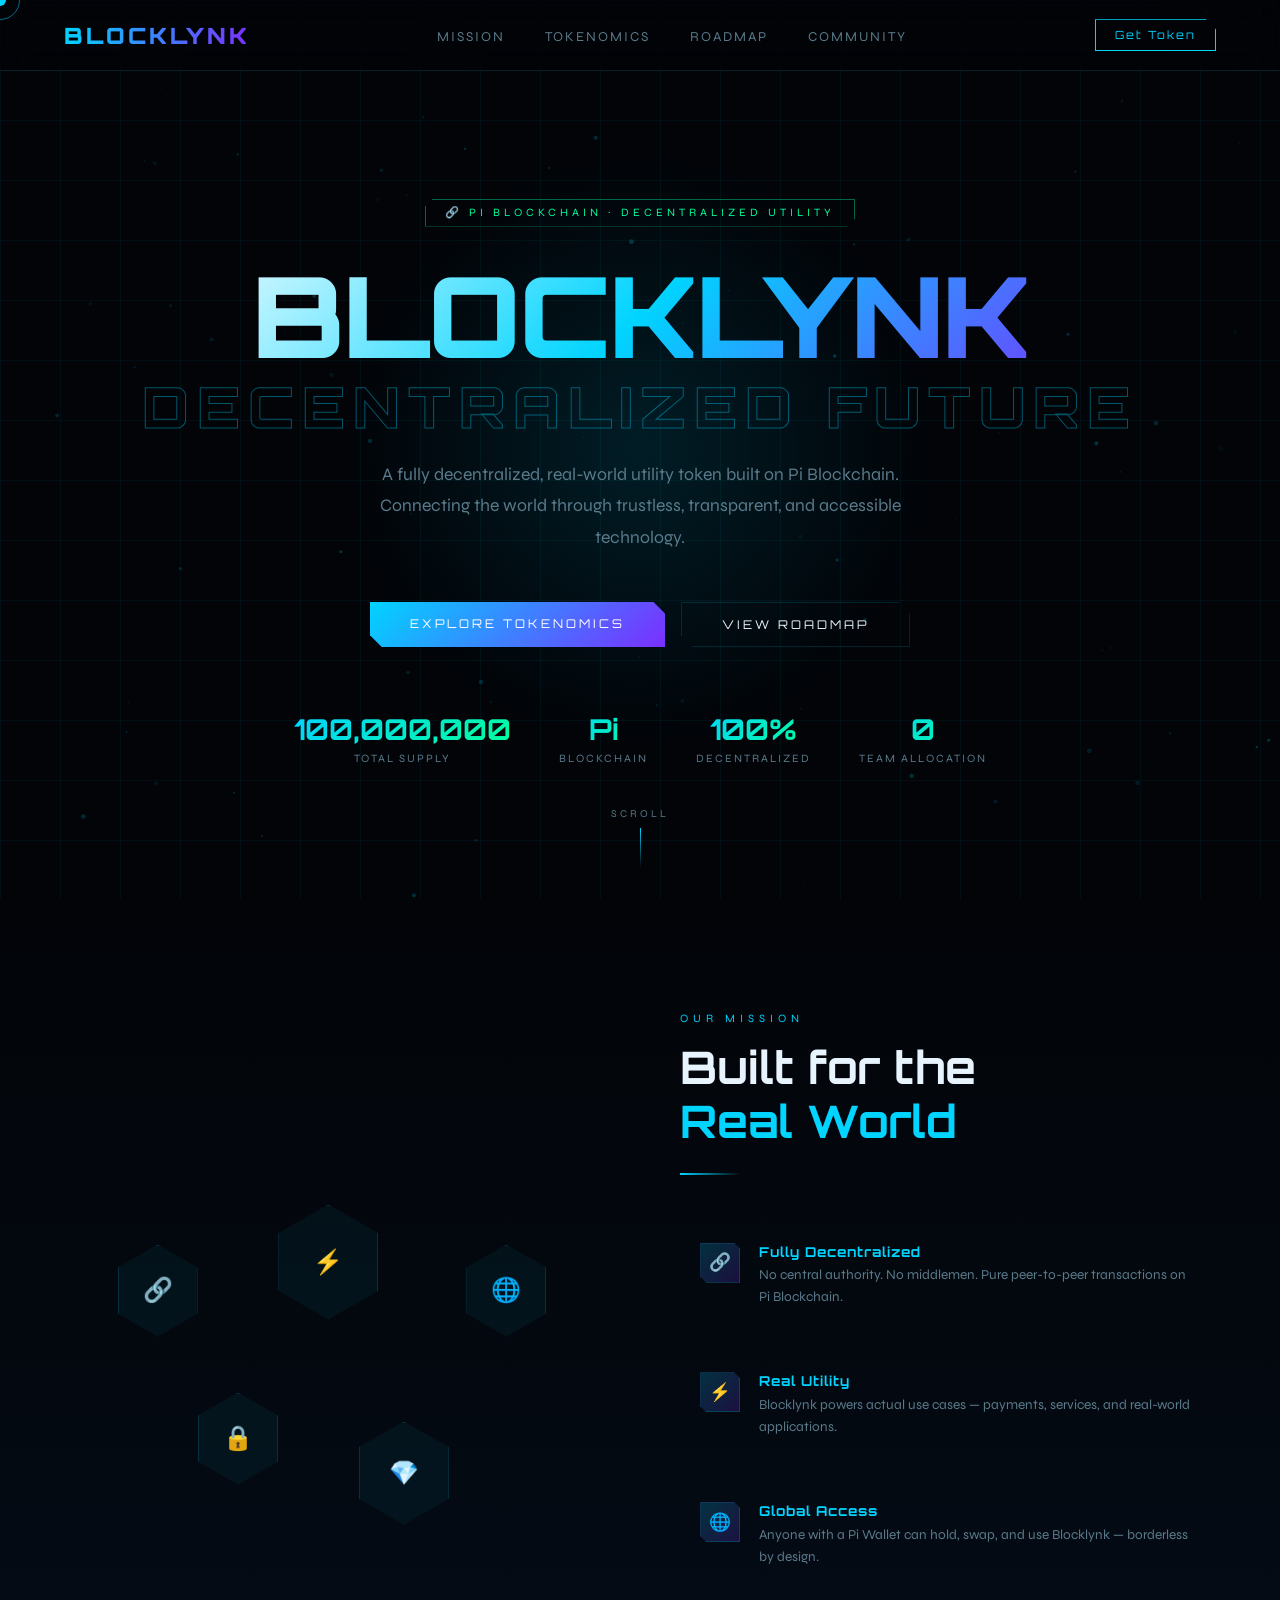
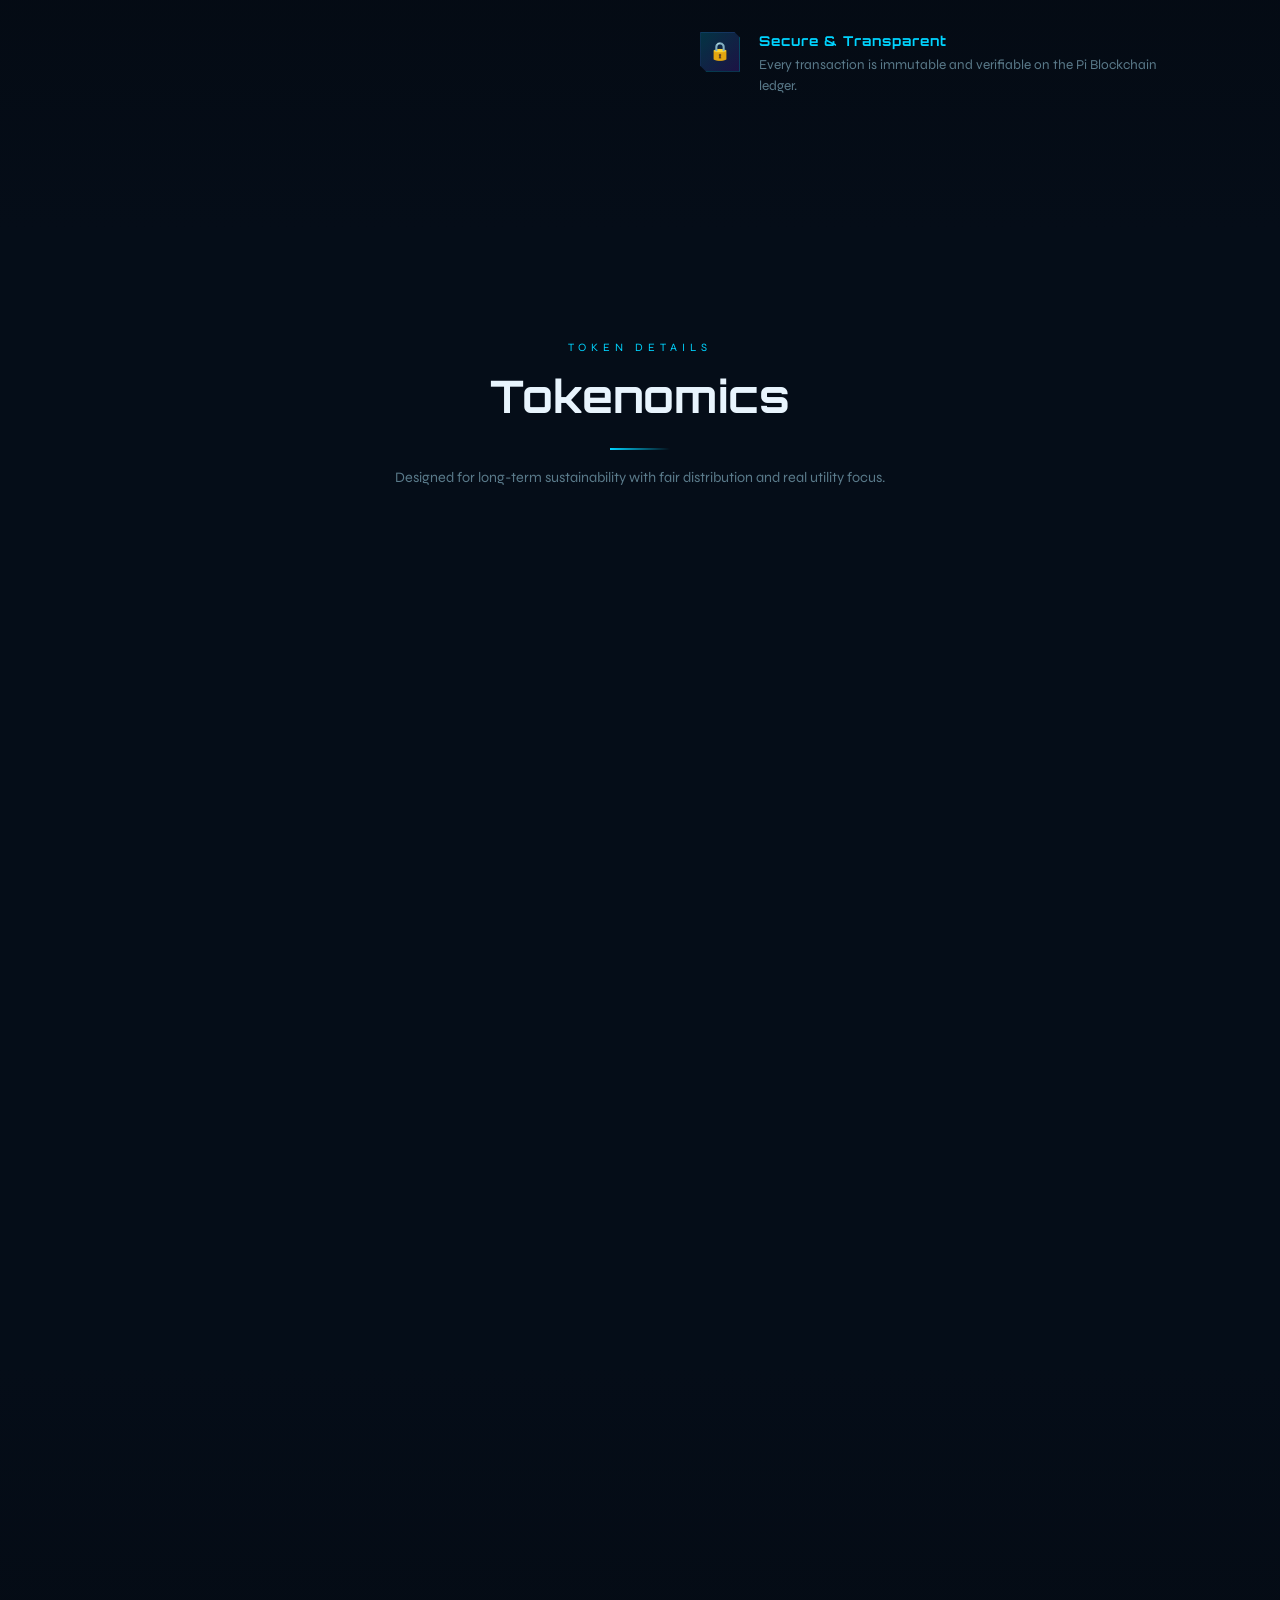
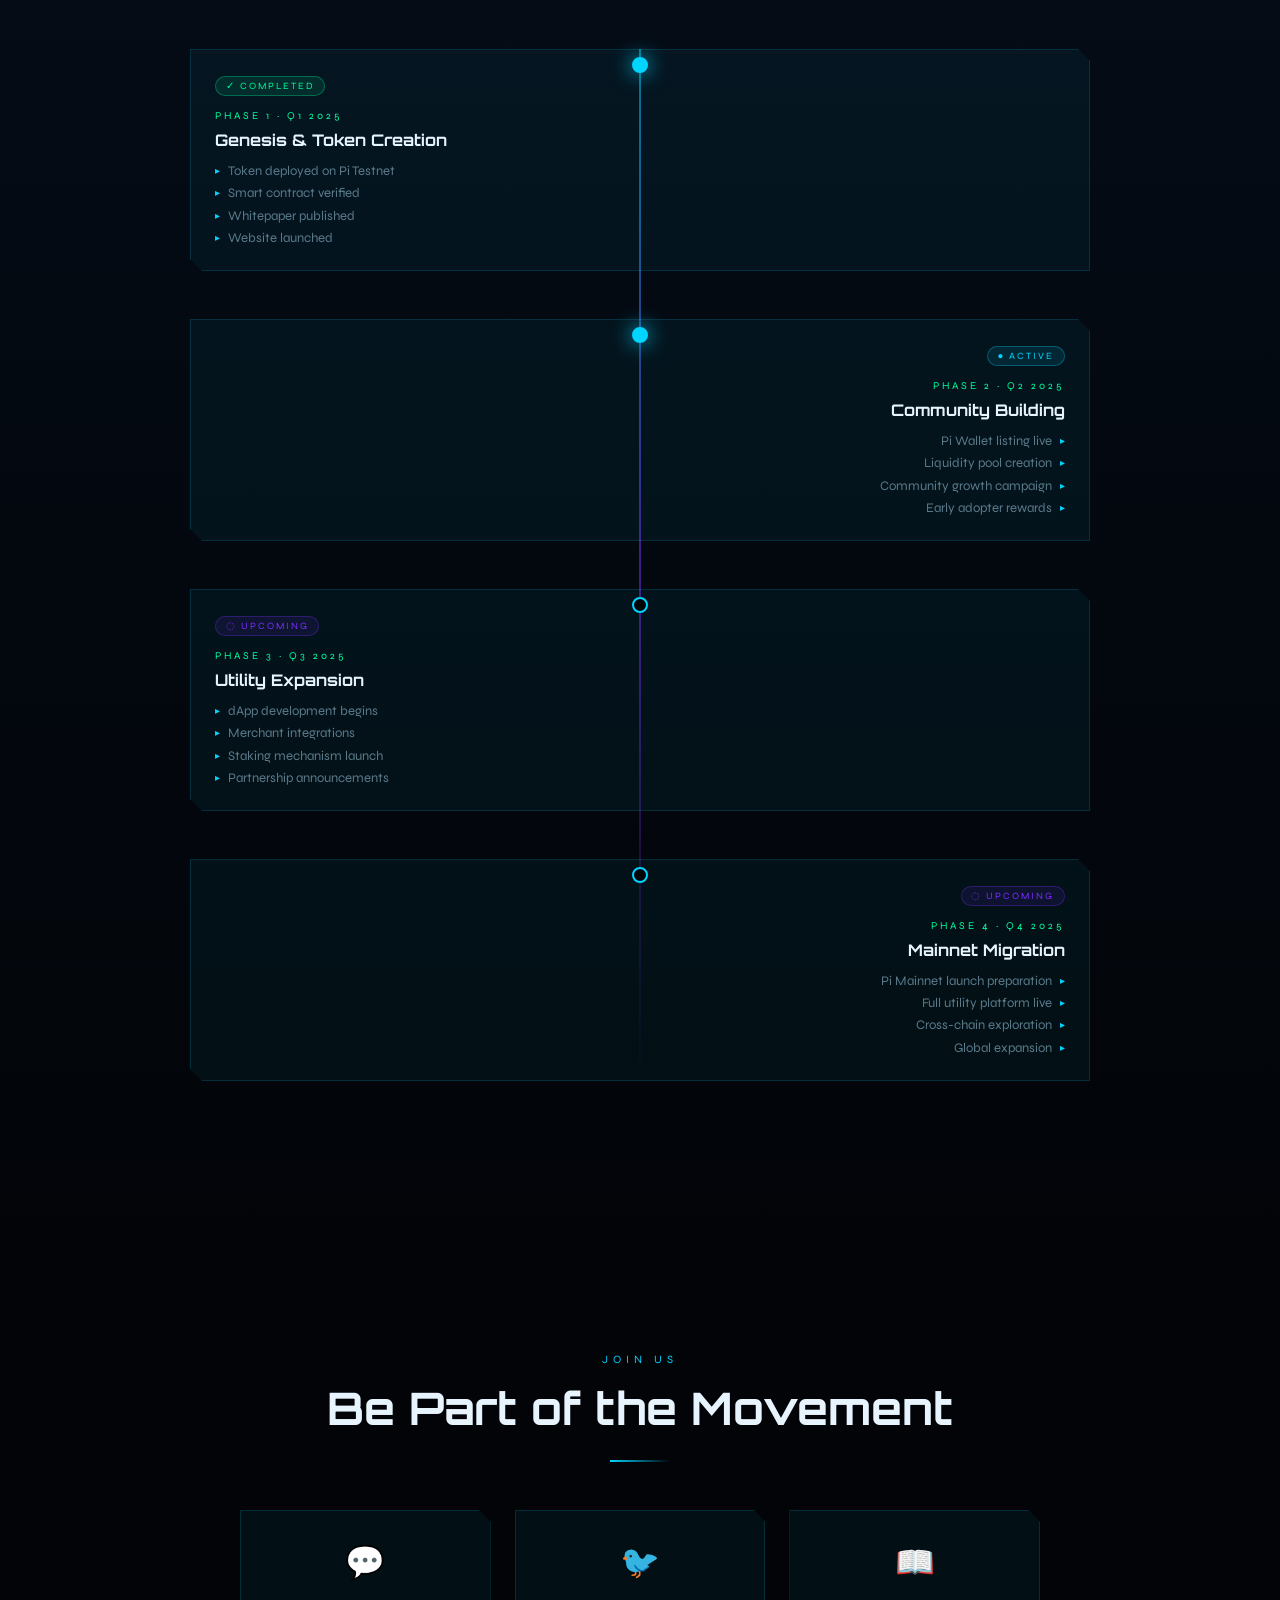
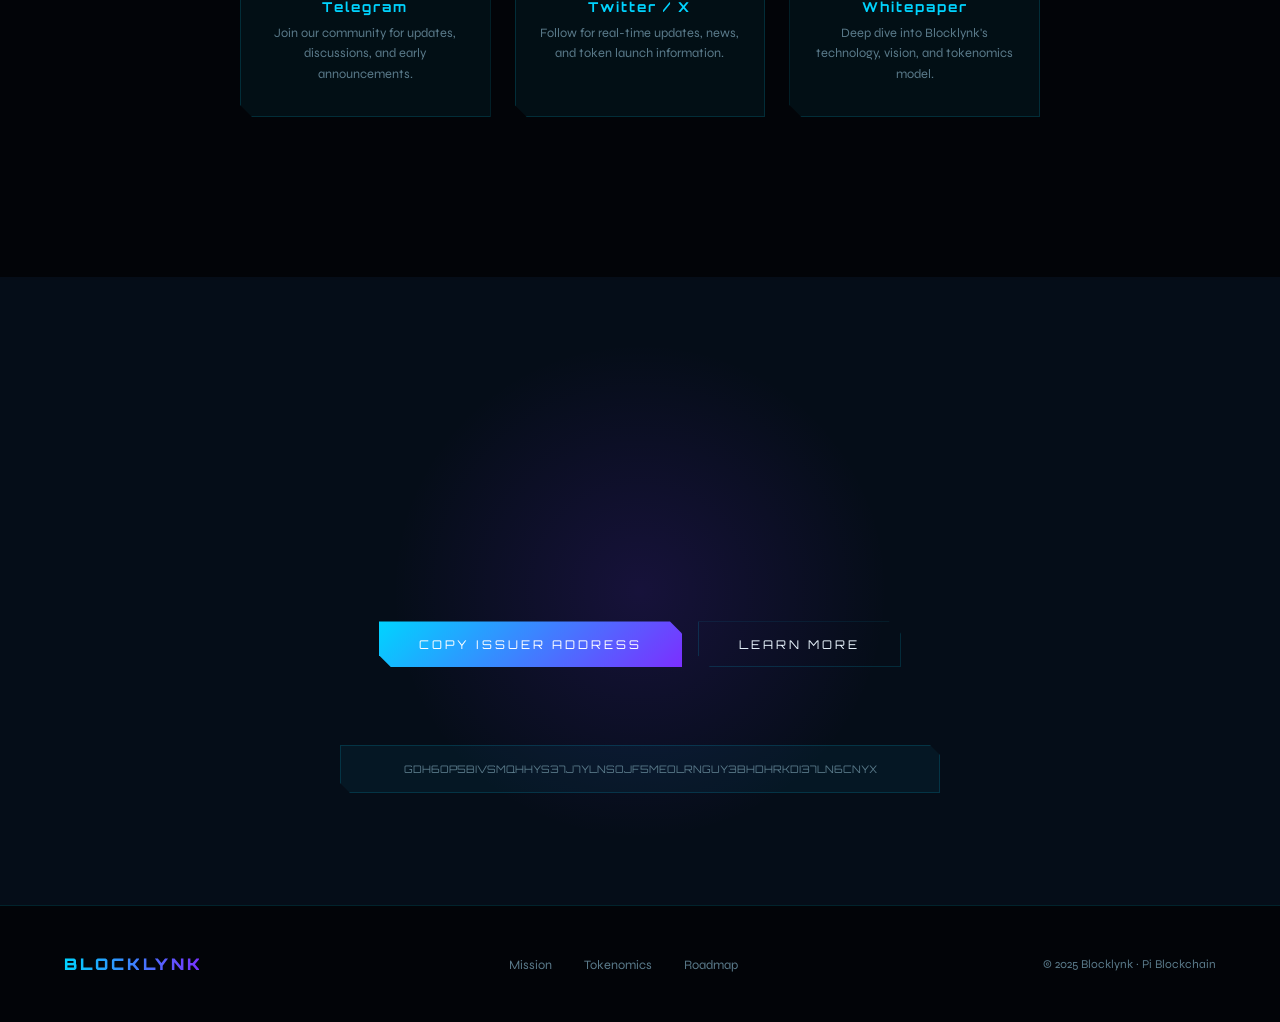
==== commit 879872e2: "Add files via upload" ====
--- a/index.html
+++ b/index.html
@@ -1015,7 +1015,7 @@
     </div>
     <div class="hero-stats">
       <div class="stat-item">
-        <div class="stat-num" data-target="1000000">0</div>
+        <div class="stat-num" data-target="100000000">0</div>
         <div class="stat-label">Total Supply</div>
       </div>
       <div class="stat-item">
@@ -1114,7 +1114,7 @@
             stroke-dasharray="25.12 477.28" stroke-dashoffset="-527.52" class="donut-seg"/>
         </svg>
         <div class="donut-center">
-          <div class="big">1M</div>
+          <div class="big">100M</div>
           <div class="small">Total Supply</div>
         </div>
       </div>
@@ -1173,11 +1173,11 @@
       </div>
       <div class="info-card reveal">
         <div class="label">Token Symbol</div>
-        <div class="value">BLK</div>
+        <div class="value">BLOCK</div>
       </div>
       <div class="info-card reveal">
         <div class="label">Total Supply</div>
-        <div class="value">1,000,000</div>
+        <div class="value">100,000,000</div>
       </div>
       <div class="info-card reveal">
         <div class="label">Blockchain</div>
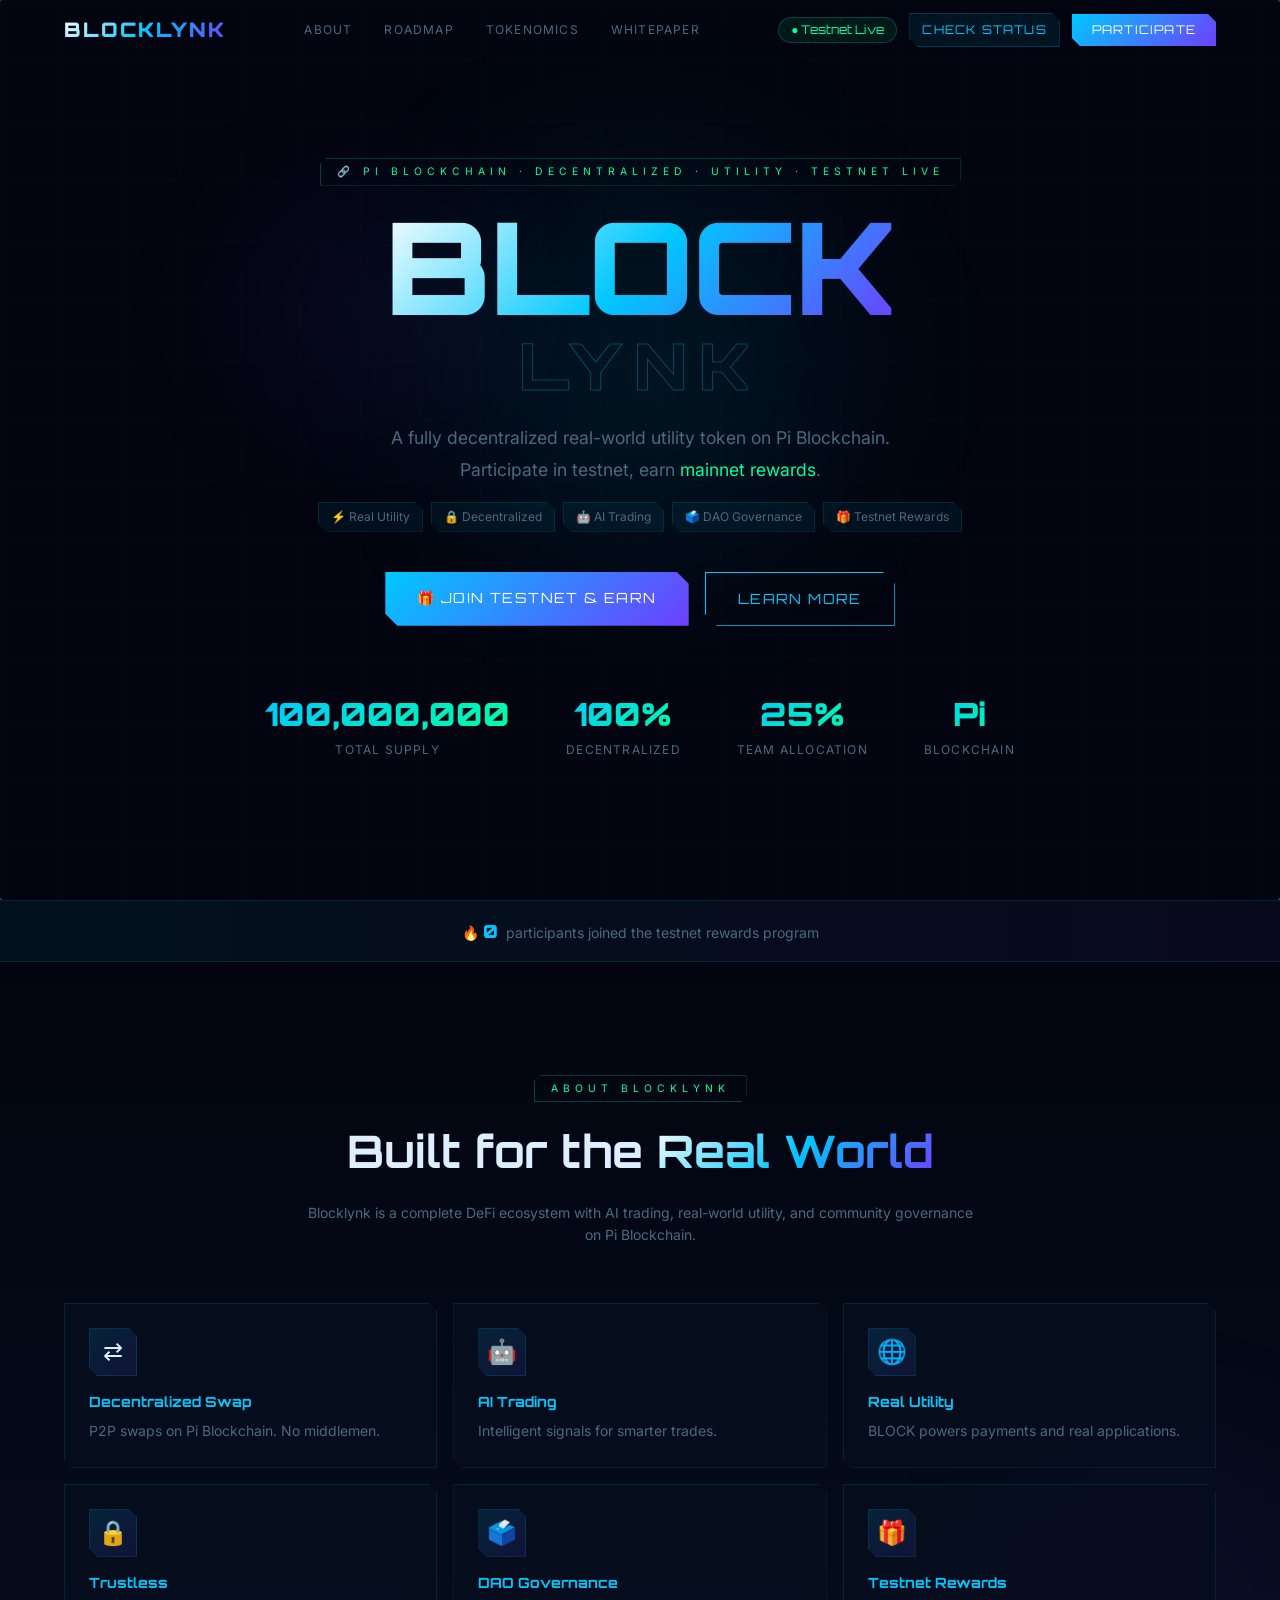
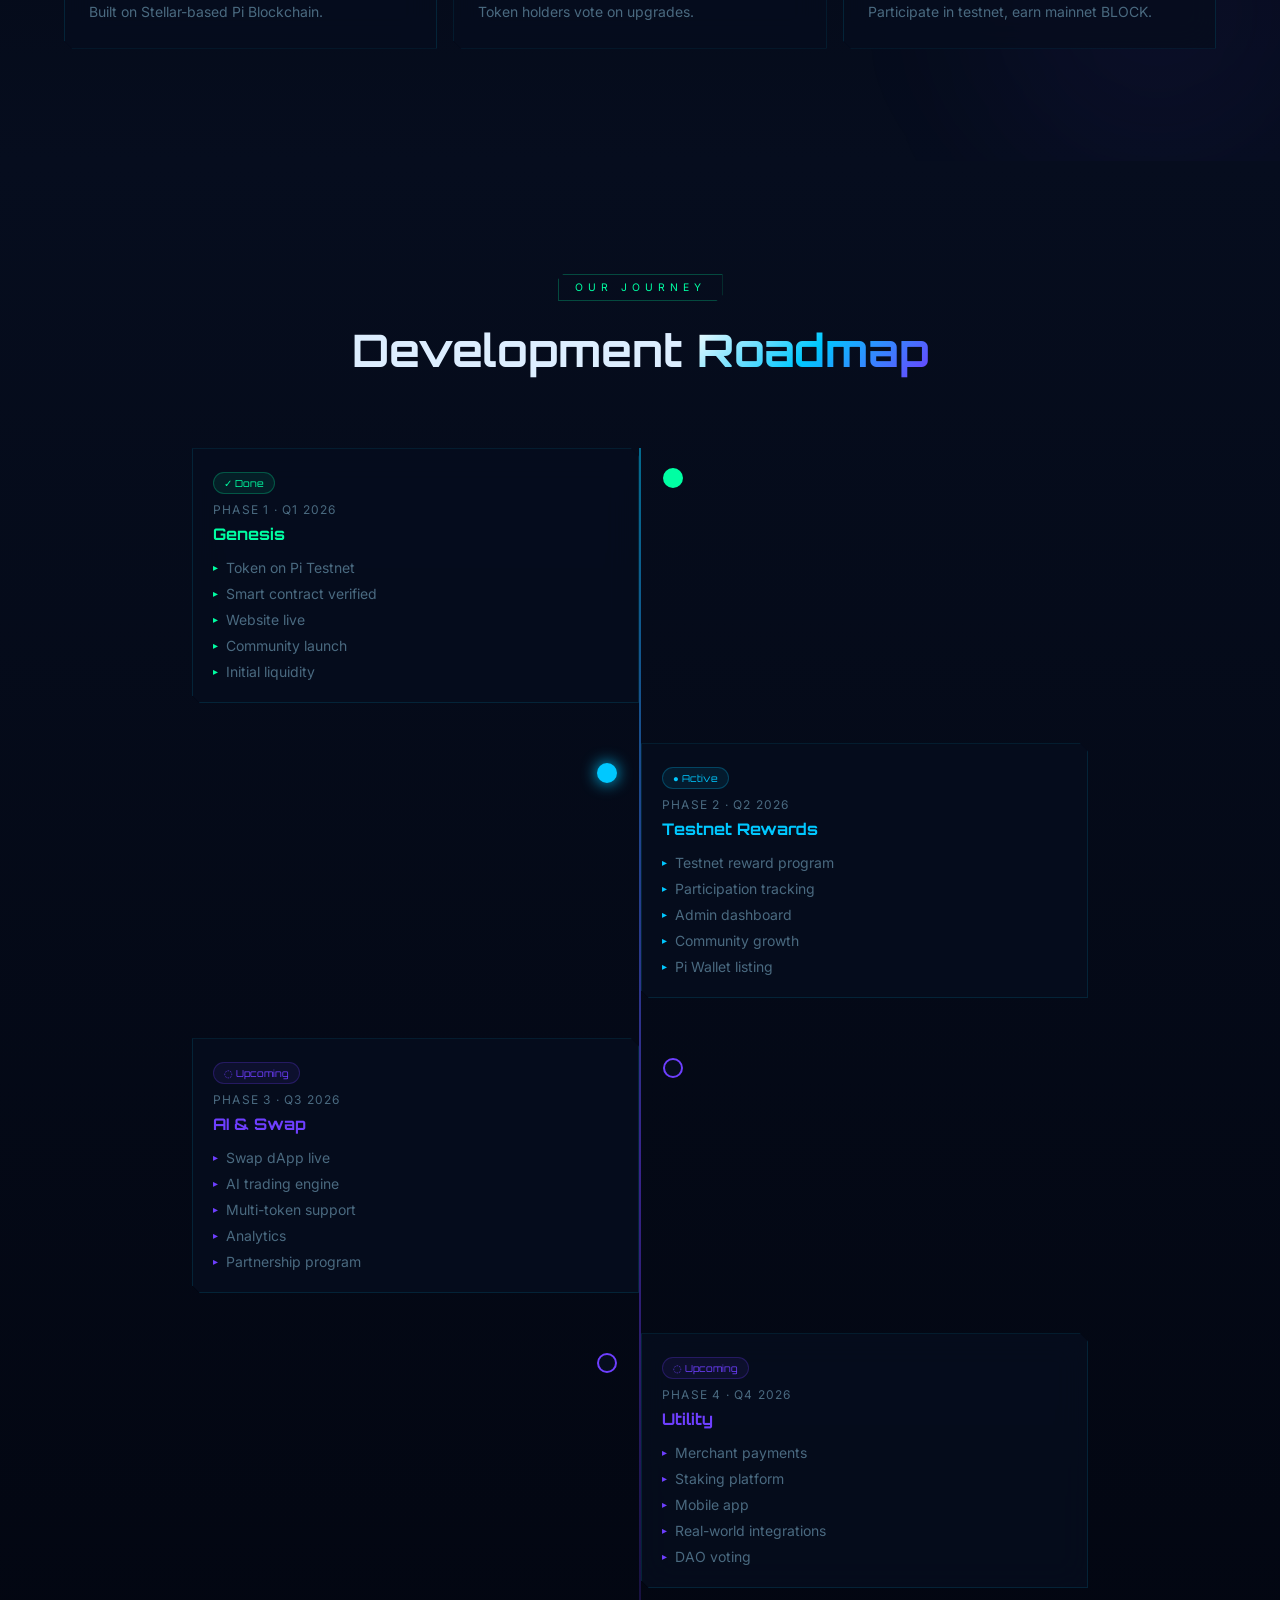
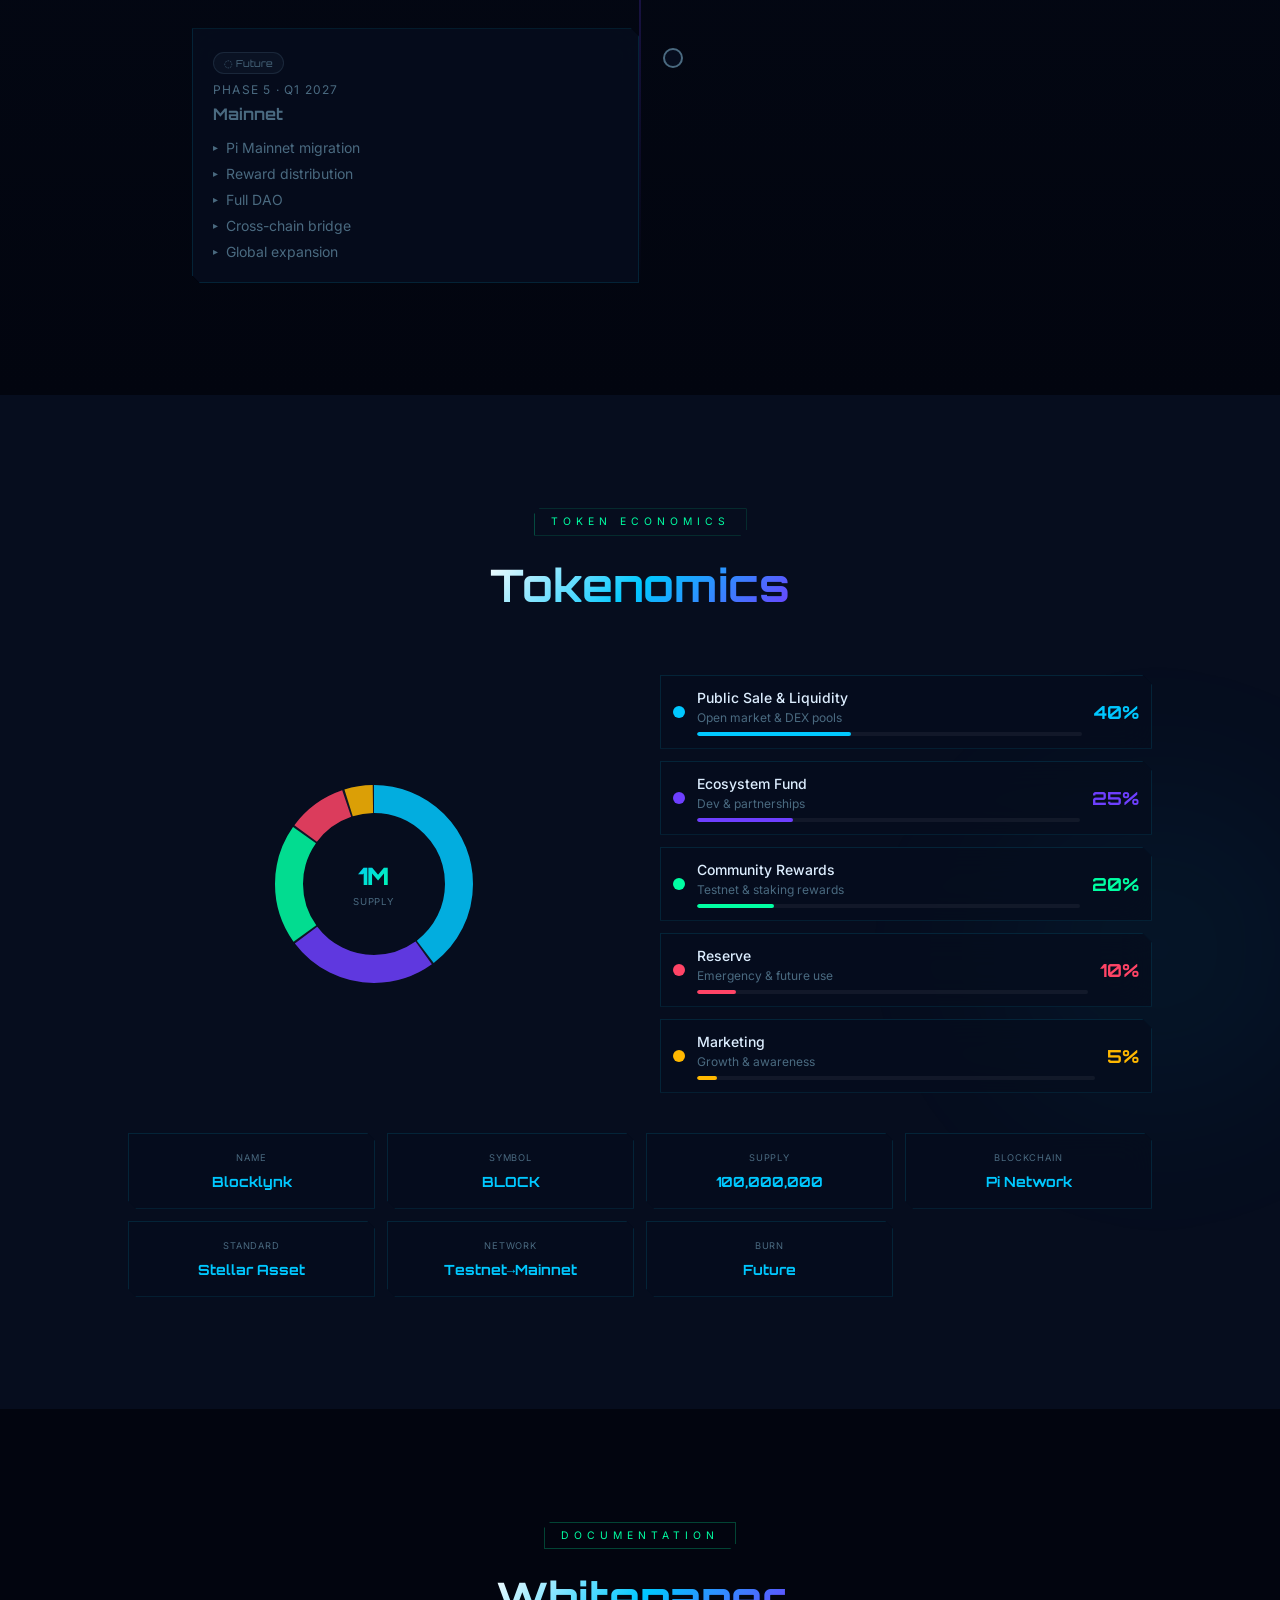
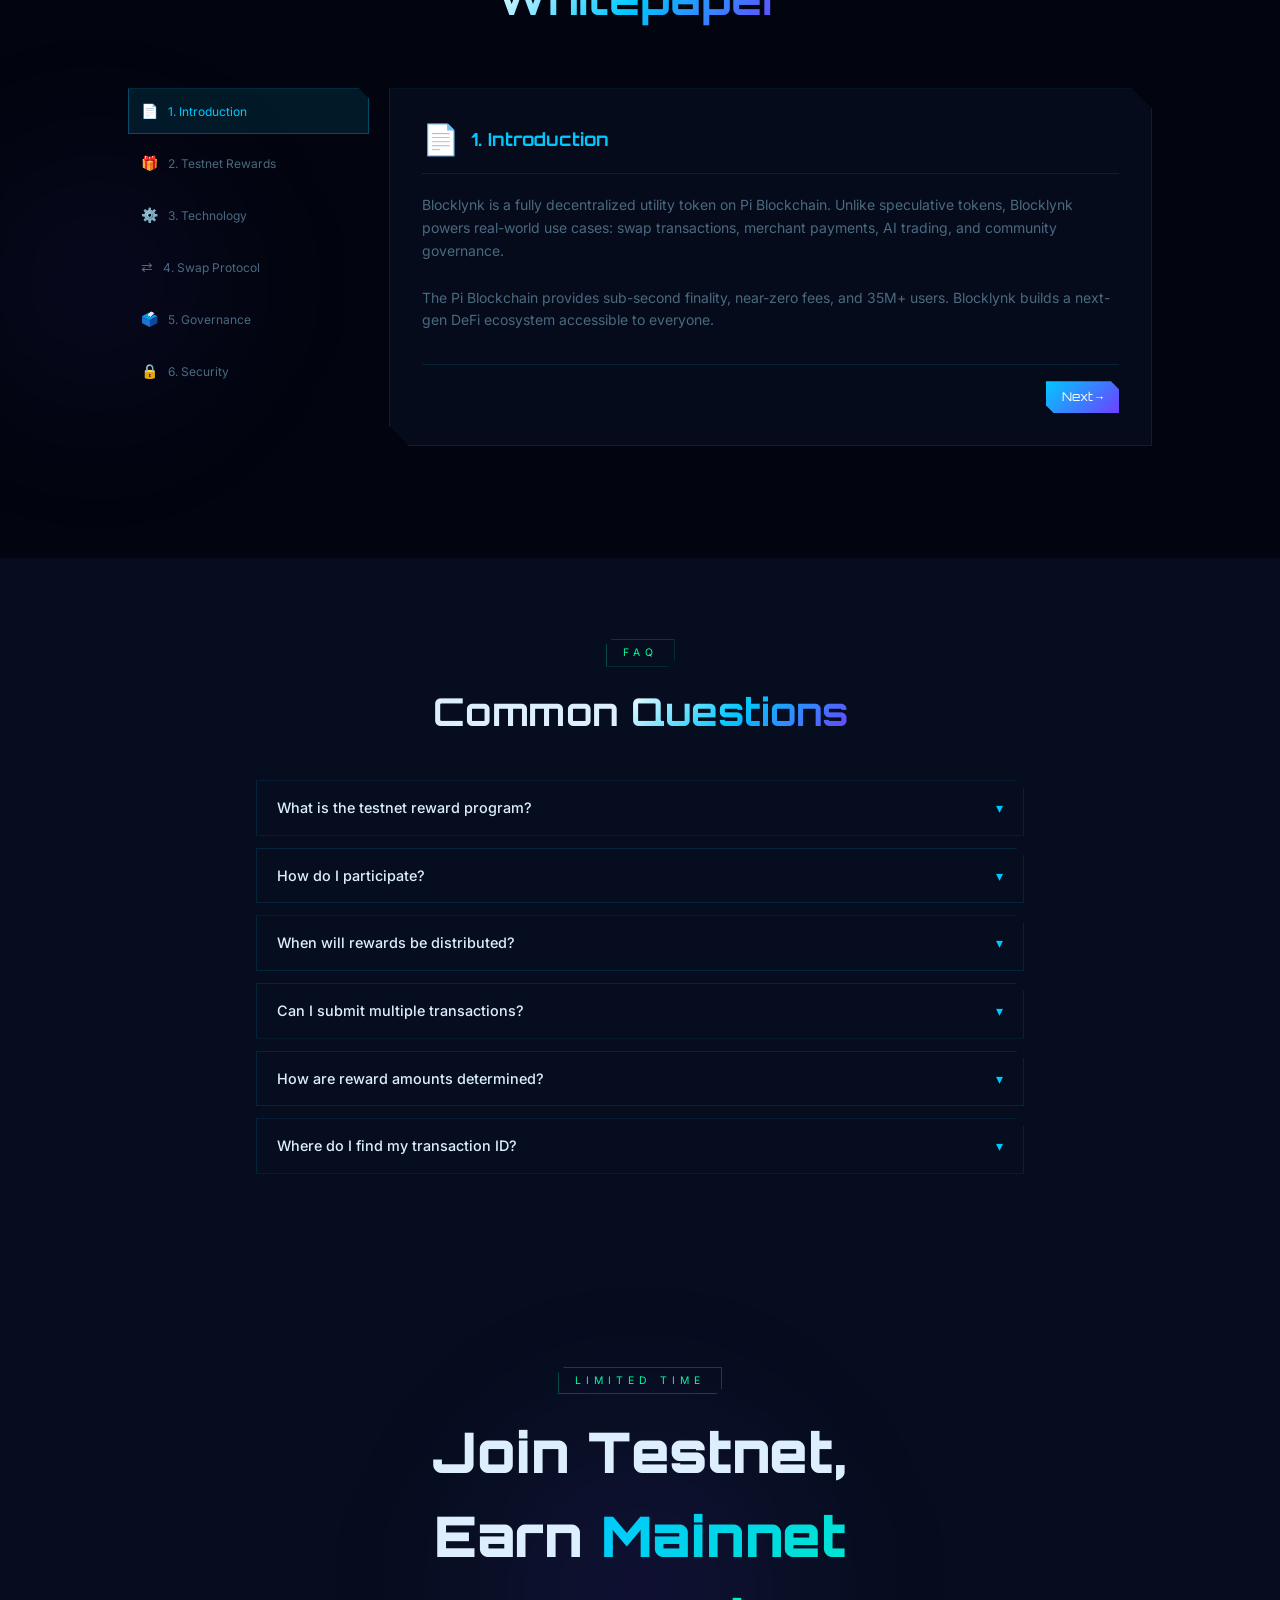
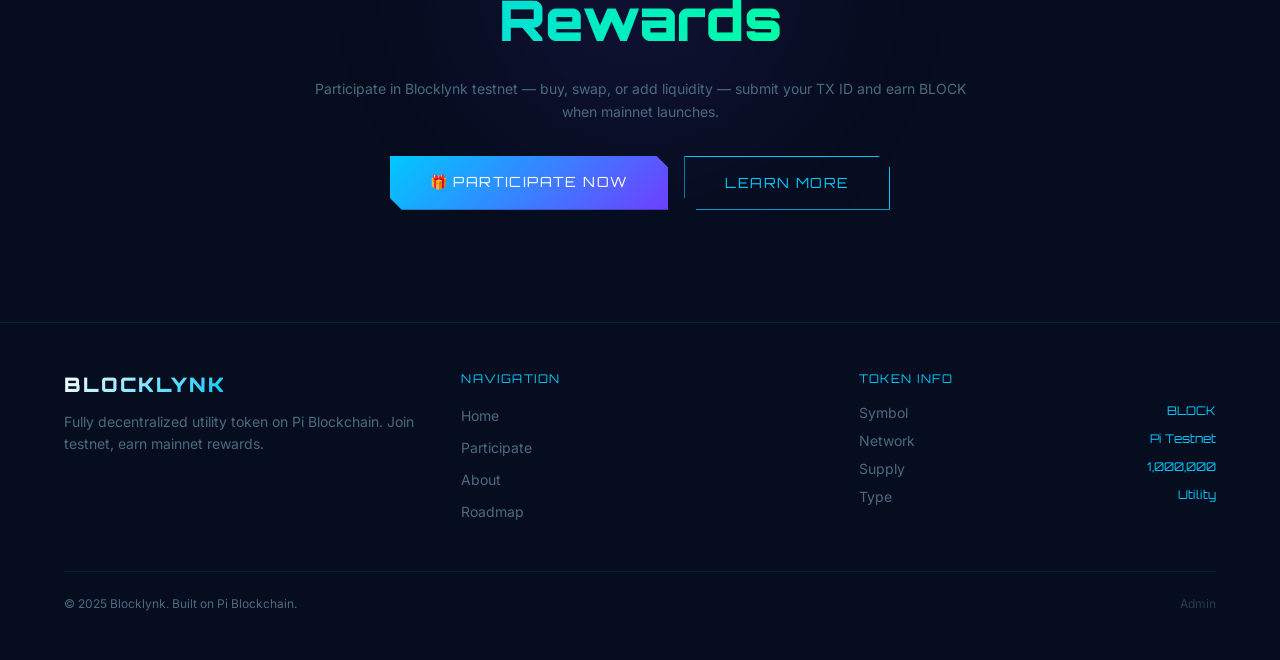
==== commit b2fcf53a: "deploy" ====
--- a/index.html
+++ b/index.html
@@ -1,1452 +1,16 @@
 <!DOCTYPE html>
 <html lang="en">
 <head>
-<meta charset="UTF-8"/>
-<meta name="viewport" content="width=device-width, initial-scale=1.0"/>
-<title>Blocklynk — Decentralized Future</title>
-<link href="https://fonts.googleapis.com/css2?family=Orbitron:wght@400;600;700;900&family=Syne:wght@300;400;600&display=swap" rel="stylesheet"/>
-<style>
-  :root {
-    --bg: #020408;
-    --bg2: #050d18;
-    --accent: #00d4ff;
-    --accent2: #7b2fff;
-    --accent3: #00ff9d;
-    --text: #e8f4fd;
-    --muted: #5a7a8a;
-    --card: rgba(0,212,255,0.05);
-    --border: rgba(0,212,255,0.15);
-    --glow: 0 0 40px rgba(0,212,255,0.3);
-  }
-
-  *, *::before, *::after { margin:0; padding:0; box-sizing:border-box; }
-
-  html { scroll-behavior: smooth; }
-
-  body {
-    background: var(--bg);
-    color: var(--text);
-    font-family: 'Syne', sans-serif;
-    overflow-x: hidden;
-    cursor: none;
-  }
-
-  /* Custom Cursor */
-  .cursor {
-    width: 12px; height: 12px;
-    background: var(--accent);
-    border-radius: 50%;
-    position: fixed;
-    pointer-events: none;
-    z-index: 9999;
-    transition: transform 0.1s ease;
-    mix-blend-mode: screen;
-  }
-  .cursor-ring {
-    width: 40px; height: 40px;
-    border: 1px solid rgba(0,212,255,0.5);
-    border-radius: 50%;
-    position: fixed;
-    pointer-events: none;
-    z-index: 9998;
-    transition: all 0.15s ease;
-    mix-blend-mode: screen;
-  }
-
-  /* Scrollbar */
-  ::-webkit-scrollbar { width: 4px; }
-  ::-webkit-scrollbar-track { background: var(--bg); }
-  ::-webkit-scrollbar-thumb { background: var(--accent); border-radius: 4px; }
-
-  /* Canvas BG */
-  #canvas {
-    position: fixed;
-    top: 0; left: 0;
-    width: 100%; height: 100%;
-    z-index: 0;
-    opacity: 0.4;
-  }
-
-  /* NAV */
-  nav {
-    position: fixed;
-    top: 0; left: 0; right: 0;
-    z-index: 100;
-    display: flex;
-    align-items: center;
-    justify-content: space-between;
-    padding: 1.2rem 5%;
-    background: rgba(2,4,8,0.7);
-    backdrop-filter: blur(20px);
-    border-bottom: 1px solid var(--border);
-    transition: all 0.3s;
-  }
-  nav.scrolled { padding: 0.8rem 5%; }
-
-  .nav-logo {
-    font-family: 'Orbitron', monospace;
-    font-size: 1.4rem;
-    font-weight: 900;
-    letter-spacing: 3px;
-    background: linear-gradient(90deg, var(--accent), var(--accent2));
-    -webkit-background-clip: text;
-    -webkit-text-fill-color: transparent;
-  }
-
-  .nav-links {
-    display: flex;
-    gap: 2.5rem;
-    list-style: none;
-  }
-  .nav-links a {
-    color: var(--muted);
-    text-decoration: none;
-    font-size: 0.85rem;
-    letter-spacing: 2px;
-    text-transform: uppercase;
-    transition: color 0.3s;
-    position: relative;
-  }
-  .nav-links a::after {
-    content: '';
-    position: absolute;
-    bottom: -4px; left: 0;
-    width: 0; height: 1px;
-    background: var(--accent);
-    transition: width 0.3s;
-  }
-  .nav-links a:hover { color: var(--accent); }
-  .nav-links a:hover::after { width: 100%; }
-
-  .nav-btn {
-    background: transparent;
-    border: 1px solid var(--accent);
-    color: var(--accent);
-    padding: 0.5rem 1.2rem;
-    font-family: 'Orbitron', monospace;
-    font-size: 0.7rem;
-    letter-spacing: 2px;
-    cursor: pointer;
-    transition: all 0.3s;
-    clip-path: polygon(0 0, calc(100% - 10px) 0, 100% 10px, 100% 100%, 0 100%);
-  }
-  .nav-btn:hover {
-    background: var(--accent);
-    color: var(--bg);
-    box-shadow: var(--glow);
-  }
-
-  /* Hamburger */
-  .hamburger {
-    display: none;
-    flex-direction: column;
-    gap: 5px;
-    cursor: pointer;
-    background: none;
-    border: none;
-  }
-  .hamburger span {
-    width: 24px; height: 2px;
-    background: var(--accent);
-    transition: all 0.3s;
-  }
-
-  /* HERO */
-  #hero {
-    position: relative;
-    min-height: 100vh;
-    display: flex;
-    align-items: center;
-    justify-content: center;
-    text-align: center;
-    padding: 8rem 5% 4rem;
-    z-index: 1;
-    overflow: hidden;
-  }
-
-  .hero-grid {
-    position: absolute;
-    inset: 0;
-    background-image:
-      linear-gradient(rgba(0,212,255,0.05) 1px, transparent 1px),
-      linear-gradient(90deg, rgba(0,212,255,0.05) 1px, transparent 1px);
-    background-size: 60px 60px;
-    animation: gridMove 20s linear infinite;
-  }
-  @keyframes gridMove {
-    0% { transform: translateY(0); }
-    100% { transform: translateY(60px); }
-  }
-
-  .hero-glow {
-    position: absolute;
-    width: 600px; height: 600px;
-    background: radial-gradient(circle, rgba(0,212,255,0.12) 0%, transparent 70%);
-    top: 50%; left: 50%;
-    transform: translate(-50%, -50%);
-    animation: pulse 4s ease-in-out infinite;
-  }
-  @keyframes pulse {
-    0%, 100% { transform: translate(-50%,-50%) scale(1); opacity: 0.6; }
-    50% { transform: translate(-50%,-50%) scale(1.2); opacity: 1; }
-  }
-
-  .hero-tag {
-    display: inline-block;
-    border: 1px solid rgba(0,255,157,0.4);
-    color: var(--accent3);
-    font-size: 0.7rem;
-    letter-spacing: 4px;
-    text-transform: uppercase;
-    padding: 0.4rem 1.2rem;
-    margin-bottom: 2rem;
-    animation: fadeInDown 1s ease 0.2s both;
-    clip-path: polygon(8px 0, 100% 0, 100% calc(100% - 8px), calc(100% - 8px) 100%, 0 100%, 0 8px);
-  }
-
-  .hero-title {
-    font-family: 'Orbitron', monospace;
-    font-size: clamp(3rem, 10vw, 7rem);
-    font-weight: 900;
-    line-height: 1;
-    letter-spacing: -2px;
-    margin-bottom: 1.5rem;
-    animation: fadeInUp 1s ease 0.4s both;
-  }
-  .hero-title .line1 {
-    display: block;
-    background: linear-gradient(135deg, #fff 0%, var(--accent) 50%, var(--accent2) 100%);
-    -webkit-background-clip: text;
-    -webkit-text-fill-color: transparent;
-  }
-  .hero-title .line2 {
-    display: block;
-    color: transparent;
-    -webkit-text-stroke: 1px rgba(0,212,255,0.4);
-    font-size: 0.5em;
-    letter-spacing: 8px;
-    margin-top: 0.5rem;
-  }
-
-  .hero-sub {
-    font-size: clamp(0.95rem, 2vw, 1.1rem);
-    color: var(--muted);
-    max-width: 550px;
-    margin: 0 auto 3rem;
-    line-height: 1.8;
-    font-weight: 300;
-    animation: fadeInUp 1s ease 0.6s both;
-  }
-
-  .hero-btns {
-    display: flex;
-    gap: 1rem;
-    justify-content: center;
-    flex-wrap: wrap;
-    animation: fadeInUp 1s ease 0.8s both;
-  }
-
-  .btn-primary {
-    background: linear-gradient(135deg, var(--accent), var(--accent2));
-    color: #fff;
-    border: none;
-    padding: 0.9rem 2.5rem;
-    font-family: 'Orbitron', monospace;
-    font-size: 0.75rem;
-    letter-spacing: 3px;
-    text-transform: uppercase;
-    cursor: pointer;
-    transition: all 0.3s;
-    clip-path: polygon(0 0, calc(100% - 12px) 0, 100% 12px, 100% 100%, 12px 100%, 0 calc(100% - 12px));
-    text-decoration: none;
-    display: inline-block;
-  }
-  .btn-primary:hover {
-    transform: translateY(-3px);
-    box-shadow: 0 20px 40px rgba(0,212,255,0.3);
-  }
-
-  .btn-outline {
-    background: transparent;
-    color: var(--text);
-    border: 1px solid var(--border);
-    padding: 0.9rem 2.5rem;
-    font-family: 'Orbitron', monospace;
-    font-size: 0.75rem;
-    letter-spacing: 3px;
-    text-transform: uppercase;
-    cursor: pointer;
-    transition: all 0.3s;
-    clip-path: polygon(0 0, calc(100% - 12px) 0, 100% 12px, 100% 100%, 12px 100%, 0 calc(100% - 12px));
-    text-decoration: none;
-    display: inline-block;
-  }
-  .btn-outline:hover {
-    border-color: var(--accent);
-    color: var(--accent);
-    box-shadow: var(--glow);
-  }
-
-  .hero-stats {
-    display: flex;
-    gap: 3rem;
-    justify-content: center;
-    margin-top: 4rem;
-    flex-wrap: wrap;
-    animation: fadeInUp 1s ease 1s both;
-  }
-  .stat-item { text-align: center; }
-  .stat-num {
-    font-family: 'Orbitron', monospace;
-    font-size: 1.8rem;
-    font-weight: 700;
-    background: linear-gradient(135deg, var(--accent), var(--accent3));
-    -webkit-background-clip: text;
-    -webkit-text-fill-color: transparent;
-  }
-  .stat-label {
-    font-size: 0.7rem;
-    color: var(--muted);
-    letter-spacing: 2px;
-    text-transform: uppercase;
-    margin-top: 0.3rem;
-  }
-
-  .scroll-hint {
-    position: absolute;
-    bottom: 2rem;
-    left: 50%;
-    transform: translateX(-50%);
-    display: flex;
-    flex-direction: column;
-    align-items: center;
-    gap: 0.5rem;
-    animation: fadeIn 2s ease 2s both;
-  }
-  .scroll-hint span {
-    font-size: 0.65rem;
-    letter-spacing: 3px;
-    color: var(--muted);
-    text-transform: uppercase;
-  }
-  .scroll-line {
-    width: 1px;
-    height: 40px;
-    background: linear-gradient(to bottom, var(--accent), transparent);
-    animation: scrollLine 2s ease-in-out infinite;
-  }
-  @keyframes scrollLine {
-    0% { transform: scaleY(0); transform-origin: top; }
-    50% { transform: scaleY(1); transform-origin: top; }
-    51% { transform: scaleY(1); transform-origin: bottom; }
-    100% { transform: scaleY(0); transform-origin: bottom; }
-  }
-
-  /* SECTIONS COMMON */
-  section {
-    position: relative;
-    z-index: 1;
-    padding: 7rem 5%;
-  }
-
-  .section-label {
-    font-size: 0.7rem;
-    letter-spacing: 5px;
-    text-transform: uppercase;
-    color: var(--accent);
-    margin-bottom: 1rem;
-  }
-
-  .section-title {
-    font-family: 'Orbitron', monospace;
-    font-size: clamp(1.8rem, 4vw, 2.8rem);
-    font-weight: 700;
-    line-height: 1.2;
-    margin-bottom: 1.5rem;
-  }
-
-  .section-line {
-    width: 60px;
-    height: 2px;
-    background: linear-gradient(90deg, var(--accent), transparent);
-    margin-bottom: 3rem;
-  }
-
-  /* MISSION */
-  #mission {
-    background: linear-gradient(180deg, var(--bg) 0%, var(--bg2) 100%);
-  }
-
-  .mission-grid {
-    display: grid;
-    grid-template-columns: 1fr 1fr;
-    gap: 5rem;
-    align-items: center;
-    max-width: 1200px;
-    margin: 0 auto;
-  }
-
-  .mission-visual {
-    position: relative;
-    height: 400px;
-  }
-
-  .hex-grid {
-    position: absolute;
-    inset: 0;
-    display: flex;
-    align-items: center;
-    justify-content: center;
-  }
-
-  .hex {
-    position: absolute;
-    width: 80px; height: 92px;
-    background: var(--card);
-    border: 1px solid var(--border);
-    clip-path: polygon(50% 0%, 100% 25%, 100% 75%, 50% 100%, 0% 75%, 0% 25%);
-    display: flex;
-    align-items: center;
-    justify-content: center;
-    font-size: 1.5rem;
-    transition: all 0.3s;
-    animation: hexFloat 4s ease-in-out infinite;
-  }
-  .hex:hover {
-    background: rgba(0,212,255,0.15);
-    border-color: var(--accent);
-    box-shadow: var(--glow);
-    transform: scale(1.1);
-  }
-  .hex:nth-child(1) { top: 20%; left: 10%; animation-delay: 0s; }
-  .hex:nth-child(2) { top: 10%; left: 40%; animation-delay: 0.5s; width: 100px; height: 115px; }
-  .hex:nth-child(3) { top: 20%; right: 10%; animation-delay: 1s; }
-  .hex:nth-child(4) { bottom: 20%; left: 25%; animation-delay: 1.5s; }
-  .hex:nth-child(5) { bottom: 10%; left: 55%; animation-delay: 2s; width: 90px; height: 103px; }
-
-  @keyframes hexFloat {
-    0%, 100% { transform: translateY(0); }
-    50% { transform: translateY(-10px); }
-  }
-
-  .mission-features {
-    display: flex;
-    flex-direction: column;
-    gap: 1.5rem;
-  }
-
-  .feature-item {
-    display: flex;
-    gap: 1.2rem;
-    align-items: flex-start;
-    padding: 1.2rem;
-    border: 1px solid transparent;
-    transition: all 0.3s;
-    clip-path: polygon(0 0, calc(100% - 12px) 0, 100% 12px, 100% 100%, 0 100%);
-  }
-  .feature-item:hover {
-    border-color: var(--border);
-    background: var(--card);
-    transform: translateX(8px);
-  }
-
-  .feature-icon {
-    width: 40px; height: 40px;
-    background: linear-gradient(135deg, rgba(0,212,255,0.2), rgba(123,47,255,0.2));
-    border: 1px solid var(--border);
-    display: flex;
-    align-items: center;
-    justify-content: center;
-    font-size: 1.1rem;
-    flex-shrink: 0;
-    clip-path: polygon(0 0, calc(100% - 6px) 0, 100% 6px, 100% 100%, 6px 100%, 0 calc(100% - 6px));
-  }
-
-  .feature-text h4 {
-    font-family: 'Orbitron', monospace;
-    font-size: 0.85rem;
-    letter-spacing: 1px;
-    margin-bottom: 0.3rem;
-    color: var(--accent);
-  }
-  .feature-text p {
-    font-size: 0.85rem;
-    color: var(--muted);
-    line-height: 1.6;
-  }
-
-  /* TOKENOMICS */
-  #tokenomics {
-    background: var(--bg2);
-  }
-
-  .tokenomics-wrap {
-    max-width: 1100px;
-    margin: 0 auto;
-  }
-
-  .tokenomics-header { text-align: center; }
-
-  .toki-grid {
-    display: grid;
-    grid-template-columns: 1fr 1fr;
-    gap: 4rem;
-    align-items: center;
-    margin-top: 4rem;
-  }
-
-  .donut-wrap {
-    position: relative;
-    display: flex;
-    align-items: center;
-    justify-content: center;
-  }
-
-  .donut-svg { width: 300px; height: 300px; transform: rotate(-90deg); }
-
-  .donut-center {
-    position: absolute;
-    text-align: center;
-  }
-  .donut-center .big {
-    font-family: 'Orbitron', monospace;
-    font-size: 1.8rem;
-    font-weight: 900;
-    background: linear-gradient(135deg, var(--accent), var(--accent2));
-    -webkit-background-clip: text;
-    -webkit-text-fill-color: transparent;
-  }
-  .donut-center .small {
-    font-size: 0.65rem;
-    letter-spacing: 3px;
-    color: var(--muted);
-    text-transform: uppercase;
-  }
-
-  .toki-items {
-    display: flex;
-    flex-direction: column;
-    gap: 1rem;
-  }
-
-  .toki-item {
-    display: flex;
-    align-items: center;
-    gap: 1rem;
-    padding: 1rem 1.2rem;
-    background: var(--card);
-    border: 1px solid var(--border);
-    transition: all 0.3s;
-    clip-path: polygon(0 0, calc(100% - 8px) 0, 100% 8px, 100% 100%, 0 100%);
-  }
-  .toki-item:hover {
-    border-color: var(--accent);
-    transform: translateX(5px);
-    box-shadow: var(--glow);
-  }
-
-  .toki-dot {
-    width: 12px; height: 12px;
-    border-radius: 50%;
-    flex-shrink: 0;
-  }
-
-  .toki-info { flex: 1; }
-  .toki-info .name {
-    font-size: 0.85rem;
-    font-weight: 600;
-    margin-bottom: 0.2rem;
-  }
-  .toki-info .desc {
-    font-size: 0.72rem;
-    color: var(--muted);
-  }
-
-  .toki-pct {
-    font-family: 'Orbitron', monospace;
-    font-size: 1.1rem;
-    font-weight: 700;
-  }
-
-  .toki-bar-wrap {
-    flex: 1;
-    height: 3px;
-    background: rgba(255,255,255,0.05);
-    border-radius: 2px;
-    overflow: hidden;
-    margin-top: 0.4rem;
-  }
-  .toki-bar {
-    height: 100%;
-    border-radius: 2px;
-    transition: width 1.5s ease;
-  }
-
-  .token-info-cards {
-    display: grid;
-    grid-template-columns: repeat(3, 1fr);
-    gap: 1rem;
-    margin-top: 3rem;
-  }
-
-  .info-card {
-    padding: 1.5rem;
-    background: var(--card);
-    border: 1px solid var(--border);
-    text-align: center;
-    transition: all 0.3s;
-    clip-path: polygon(0 0, calc(100% - 10px) 0, 100% 10px, 100% 100%, 10px 100%, 0 calc(100% - 10px));
-  }
-  .info-card:hover {
-    border-color: var(--accent);
-    box-shadow: var(--glow);
-    transform: translateY(-5px);
-  }
-  .info-card .label {
-    font-size: 0.65rem;
-    letter-spacing: 3px;
-    color: var(--muted);
-    text-transform: uppercase;
-    margin-bottom: 0.5rem;
-  }
-  .info-card .value {
-    font-family: 'Orbitron', monospace;
-    font-size: 1rem;
-    font-weight: 700;
-    color: var(--accent);
-  }
-
-  /* ROADMAP */
-  #roadmap {
-    background: linear-gradient(180deg, var(--bg2) 0%, var(--bg) 100%);
-  }
-
-  .roadmap-wrap {
-    max-width: 900px;
-    margin: 0 auto;
-  }
-
-  .roadmap-header { text-align: center; }
-
-  .timeline {
-    position: relative;
-    margin-top: 4rem;
-    padding-left: 0;
-  }
-
-  .timeline::before {
-    content: '';
-    position: absolute;
-    left: 50%;
-    transform: translateX(-50%);
-    top: 0; bottom: 0;
-    width: 1px;
-    background: linear-gradient(to bottom, var(--accent), var(--accent2), transparent);
-  }
-
-  .timeline-item {
-    display: flex;
-    gap: 3rem;
-    margin-bottom: 3rem;
-    position: relative;
-    align-items: flex-start;
-  }
-
-  .timeline-item:nth-child(even) {
-    flex-direction: row-reverse;
-  }
-
-  .timeline-item:nth-child(even) .tl-content {
-    text-align: right;
-  }
-
-  .tl-dot {
-    position: absolute;
-    left: 50%;
-    transform: translateX(-50%);
-    width: 16px; height: 16px;
-    background: var(--bg);
-    border: 2px solid var(--accent);
-    border-radius: 50%;
-    z-index: 2;
-    top: 0.5rem;
-    transition: all 0.3s;
-  }
-
-  .tl-dot.active {
-    background: var(--accent);
-    box-shadow: 0 0 20px var(--accent);
-  }
-
-  .tl-content {
-    flex: 1;
-    padding: 1.5rem;
-    background: var(--card);
-    border: 1px solid var(--border);
-    transition: all 0.3s;
-    clip-path: polygon(0 0, calc(100% - 12px) 0, 100% 12px, 100% 100%, 12px 100%, 0 calc(100% - 12px));
-    opacity: 0;
-    transform: translateY(20px);
-  }
-
-  .tl-content.visible {
-    opacity: 1;
-    transform: translateY(0);
-    transition: all 0.6s ease;
-  }
-
-  .tl-content:hover {
-    border-color: var(--accent);
-    box-shadow: var(--glow);
-  }
-
-  .tl-phase {
-    font-size: 0.65rem;
-    letter-spacing: 3px;
-    color: var(--accent3);
-    text-transform: uppercase;
-    margin-bottom: 0.5rem;
-  }
-
-  .tl-title {
-    font-family: 'Orbitron', monospace;
-    font-size: 1rem;
-    font-weight: 700;
-    margin-bottom: 0.8rem;
-  }
-
-  .tl-items {
-    list-style: none;
-    display: flex;
-    flex-direction: column;
-    gap: 0.4rem;
-  }
-
-  .tl-items li {
-    font-size: 0.82rem;
-    color: var(--muted);
-    display: flex;
-    align-items: center;
-    gap: 0.5rem;
-  }
-
-  .timeline-item:nth-child(even) .tl-items li {
-    flex-direction: row-reverse;
-  }
-
-  .tl-items li::before {
-    content: '▸';
-    color: var(--accent);
-    font-size: 0.6rem;
-    flex-shrink: 0;
-  }
-
-  .tl-status {
-    display: inline-block;
-    font-size: 0.6rem;
-    letter-spacing: 2px;
-    text-transform: uppercase;
-    padding: 0.2rem 0.6rem;
-    border-radius: 20px;
-    margin-bottom: 0.8rem;
-  }
-  .status-done { background: rgba(0,255,157,0.1); color: var(--accent3); border: 1px solid rgba(0,255,157,0.3); }
-  .status-active { background: rgba(0,212,255,0.1); color: var(--accent); border: 1px solid rgba(0,212,255,0.3); animation: blink 2s ease-in-out infinite; }
-  .status-soon { background: rgba(123,47,255,0.1); color: var(--accent2); border: 1px solid rgba(123,47,255,0.3); }
-
-  @keyframes blink {
-    0%, 100% { opacity: 1; }
-    50% { opacity: 0.5; }
-  }
-
-  /* COMMUNITY */
-  #community {
-    background: var(--bg);
-    text-align: center;
-  }
-
-  .community-wrap {
-    max-width: 800px;
-    margin: 0 auto;
-  }
-
-  .community-cards {
-    display: grid;
-    grid-template-columns: repeat(3, 1fr);
-    gap: 1.5rem;
-    margin: 3rem 0;
-  }
-
-  .comm-card {
-    padding: 2rem 1.5rem;
-    background: var(--card);
-    border: 1px solid var(--border);
-    transition: all 0.3s;
-    clip-path: polygon(0 0, calc(100% - 12px) 0, 100% 12px, 100% 100%, 12px 100%, 0 calc(100% - 12px));
-  }
-  .comm-card:hover {
-    border-color: var(--accent);
-    transform: translateY(-8px);
-    box-shadow: var(--glow);
-  }
-
-  .comm-icon {
-    font-size: 2rem;
-    margin-bottom: 1rem;
-    display: block;
-  }
-
-  .comm-card h3 {
-    font-family: 'Orbitron', monospace;
-    font-size: 0.85rem;
-    letter-spacing: 2px;
-    margin-bottom: 0.5rem;
-    color: var(--accent);
-  }
-
-  .comm-card p {
-    font-size: 0.8rem;
-    color: var(--muted);
-    line-height: 1.6;
-  }
-
-  /* CTA */
-  #cta {
-    background: var(--bg2);
-    text-align: center;
-    position: relative;
-    overflow: hidden;
-  }
-
-  .cta-glow {
-    position: absolute;
-    width: 500px; height: 500px;
-    background: radial-gradient(circle, rgba(123,47,255,0.15) 0%, transparent 70%);
-    top: 50%; left: 50%;
-    transform: translate(-50%, -50%);
-  }
-
-  .cta-content { position: relative; z-index: 1; max-width: 600px; margin: 0 auto; }
-
-  .cta-content h2 {
-    font-family: 'Orbitron', monospace;
-    font-size: clamp(1.8rem, 4vw, 3rem);
-    font-weight: 900;
-    margin-bottom: 1rem;
-    background: linear-gradient(135deg, #fff, var(--accent));
-    -webkit-background-clip: text;
-    -webkit-text-fill-color: transparent;
-  }
-
-  .cta-content p {
-    color: var(--muted);
-    margin-bottom: 2.5rem;
-    line-height: 1.7;
-  }
-
-  /* FOOTER */
-  footer {
-    position: relative;
-    z-index: 1;
-    border-top: 1px solid var(--border);
-    padding: 3rem 5%;
-    display: flex;
-    align-items: center;
-    justify-content: space-between;
-    flex-wrap: gap;
-    gap: 1rem;
-  }
-
-  .footer-logo {
-    font-family: 'Orbitron', monospace;
-    font-weight: 900;
-    letter-spacing: 3px;
-    background: linear-gradient(90deg, var(--accent), var(--accent2));
-    -webkit-background-clip: text;
-    -webkit-text-fill-color: transparent;
-  }
-
-  .footer-links {
-    display: flex;
-    gap: 2rem;
-    list-style: none;
-  }
-  .footer-links a {
-    color: var(--muted);
-    text-decoration: none;
-    font-size: 0.8rem;
-    transition: color 0.3s;
-  }
-  .footer-links a:hover { color: var(--accent); }
-
-  .footer-copy {
-    font-size: 0.75rem;
-    color: var(--muted);
-  }
-
-  /* MOBILE MENU */
-  .mobile-menu {
-    display: none;
-    position: fixed;
-    top: 0; left: 0; right: 0; bottom: 0;
-    background: rgba(2,4,8,0.97);
-    z-index: 99;
-    flex-direction: column;
-    align-items: center;
-    justify-content: center;
-    gap: 2rem;
-  }
-  .mobile-menu.open { display: flex; }
-  .mobile-menu a {
-    font-family: 'Orbitron', monospace;
-    font-size: 1.5rem;
-    color: var(--text);
-    text-decoration: none;
-    letter-spacing: 4px;
-    text-transform: uppercase;
-    transition: color 0.3s;
-  }
-  .mobile-menu a:hover { color: var(--accent); }
-  .close-menu {
-    position: absolute;
-    top: 1.5rem; right: 5%;
-    background: none;
-    border: none;
-    color: var(--accent);
-    font-size: 2rem;
-    cursor: pointer;
-  }
-
-  /* ANIMATIONS */
-  @keyframes fadeInUp {
-    from { opacity: 0; transform: translateY(30px); }
-    to { opacity: 1; transform: translateY(0); }
-  }
-  @keyframes fadeInDown {
-    from { opacity: 0; transform: translateY(-20px); }
-    to { opacity: 1; transform: translateY(0); }
-  }
-  @keyframes fadeIn {
-    from { opacity: 0; }
-    to { opacity: 1; }
-  }
-
-  .reveal {
-    opacity: 0;
-    transform: translateY(30px);
-    transition: all 0.8s ease;
-  }
-  .reveal.visible {
-    opacity: 1;
-    transform: translateY(0);
-  }
-
-  /* RESPONSIVE */
-  @media (max-width: 900px) {
-    .mission-grid { grid-template-columns: 1fr; gap: 3rem; }
-    .toki-grid { grid-template-columns: 1fr; }
-    .token-info-cards { grid-template-columns: repeat(2, 1fr); }
-    .timeline::before { left: 20px; }
-    .timeline-item,
-    .timeline-item:nth-child(even) { flex-direction: column; padding-left: 50px; }
-    .timeline-item:nth-child(even) .tl-content { text-align: left; }
-    .timeline-item:nth-child(even) .tl-items li { flex-direction: row; }
-    .tl-dot { left: 20px; }
-    .community-cards { grid-template-columns: 1fr; }
-    .nav-links, .nav-btn { display: none; }
-    .hamburger { display: flex; }
-  }
-
-  @media (max-width: 600px) {
-    .token-info-cards { grid-template-columns: 1fr; }
-    .hero-stats { gap: 1.5rem; }
-    footer { flex-direction: column; text-align: center; }
-  }
-</style>
+  <meta charset="UTF-8"/>
+  <meta name="viewport" content="width=device-width, initial-scale=1.0"/>
+  <title>Blocklynk — Decentralized Pi Token</title>
+  <meta name="description" content="Blocklynk — Fully decentralized utility token on Pi Blockchain. Join testnet, earn mainnet rewards."/>
+  <link rel="preconnect" href="https://fonts.googleapis.com"/>
+  <link href="https://fonts.googleapis.com/css2?family=Orbitron:wght@400;600;700;900&family=Inter:wght@300;400;500;600&display=swap" rel="stylesheet"/>
+  <script type="module" crossorigin src="/assets/index-Bm38z5zo.js"></script>
+  <link rel="stylesheet" crossorigin href="/assets/index-DweY03ia.css">
 </head>
 <body>
-
-<!-- Custom Cursor -->
-<div class="cursor" id="cursor"></div>
-<div class="cursor-ring" id="cursorRing"></div>
-
-<!-- Canvas -->
-<canvas id="canvas"></canvas>
-
-<!-- Mobile Menu -->
-<div class="mobile-menu" id="mobileMenu">
-  <button class="close-menu" onclick="toggleMenu()">✕</button>
-  <a href="#hero" onclick="toggleMenu()">Home</a>
-  <a href="#mission" onclick="toggleMenu()">Mission</a>
-  <a href="#tokenomics" onclick="toggleMenu()">Tokenomics</a>
-  <a href="#roadmap" onclick="toggleMenu()">Roadmap</a>
-  <a href="#community" onclick="toggleMenu()">Community</a>
-</div>
-
-<!-- NAV -->
-<nav id="navbar">
-  <div class="nav-logo">BLOCKLYNK</div>
-  <ul class="nav-links">
-    <li><a href="#mission">Mission</a></li>
-    <li><a href="#tokenomics">Tokenomics</a></li>
-    <li><a href="#roadmap">Roadmap</a></li>
-    <li><a href="#community">Community</a></li>
-  </ul>
-  <button class="nav-btn" onclick="document.getElementById('cta').scrollIntoView({behavior:'smooth'})">Get Token</button>
-  <button class="hamburger" onclick="toggleMenu()">
-    <span></span><span></span><span></span>
-  </button>
-</nav>
-
-<!-- HERO -->
-<section id="hero">
-  <div class="hero-grid"></div>
-  <div class="hero-glow"></div>
-  <div>
-    <div class="hero-tag">🔗 Pi Blockchain · Decentralized Utility</div>
-    <h1 class="hero-title">
-      <span class="line1">BLOCKLYNK</span>
-      <span class="line2">DECENTRALIZED FUTURE</span>
-    </h1>
-    <p class="hero-sub">A fully decentralized, real-world utility token built on Pi Blockchain. Connecting the world through trustless, transparent, and accessible technology.</p>
-    <div class="hero-btns">
-      <a href="#tokenomics" class="btn-primary">Explore Tokenomics</a>
-      <a href="#roadmap" class="btn-outline">View Roadmap</a>
-    </div>
-    <div class="hero-stats">
-      <div class="stat-item">
-        <div class="stat-num" data-target="100000000">0</div>
-        <div class="stat-label">Total Supply</div>
-      </div>
-      <div class="stat-item">
-        <div class="stat-num">Pi</div>
-        <div class="stat-label">Blockchain</div>
-      </div>
-      <div class="stat-item">
-        <div class="stat-num">100%</div>
-        <div class="stat-label">Decentralized</div>
-      </div>
-      <div class="stat-item">
-        <div class="stat-num">0</div>
-        <div class="stat-label">Team Allocation</div>
-      </div>
-    </div>
-  </div>
-  <div class="scroll-hint">
-    <span>Scroll</span>
-    <div class="scroll-line"></div>
-  </div>
-</section>
-
-<!-- MISSION -->
-<section id="mission">
-  <div class="mission-grid">
-    <div class="mission-visual">
-      <div class="hex-grid">
-        <div class="hex">🔗</div>
-        <div class="hex">⚡</div>
-        <div class="hex">🌐</div>
-        <div class="hex">🔒</div>
-        <div class="hex">💎</div>
-      </div>
-    </div>
-    <div>
-      <p class="section-label reveal">Our Mission</p>
-      <h2 class="section-title reveal">Built for the<br/><span style="color:var(--accent)">Real World</span></h2>
-      <div class="section-line reveal"></div>
-      <div class="mission-features">
-        <div class="feature-item reveal">
-          <div class="feature-icon">🔗</div>
-          <div class="feature-text">
-            <h4>Fully Decentralized</h4>
-            <p>No central authority. No middlemen. Pure peer-to-peer transactions on Pi Blockchain.</p>
-          </div>
-        </div>
-        <div class="feature-item reveal">
-          <div class="feature-icon">⚡</div>
-          <div class="feature-text">
-            <h4>Real Utility</h4>
-            <p>Blocklynk powers actual use cases — payments, services, and real-world applications.</p>
-          </div>
-        </div>
-        <div class="feature-item reveal">
-          <div class="feature-icon">🌐</div>
-          <div class="feature-text">
-            <h4>Global Access</h4>
-            <p>Anyone with a Pi Wallet can hold, swap, and use Blocklynk — borderless by design.</p>
-          </div>
-        </div>
-        <div class="feature-item reveal">
-          <div class="feature-icon">🔒</div>
-          <div class="feature-text">
-            <h4>Secure & Transparent</h4>
-            <p>Every transaction is immutable and verifiable on the Pi Blockchain ledger.</p>
-          </div>
-        </div>
-      </div>
-    </div>
-  </div>
-</section>
-
-<!-- TOKENOMICS -->
-<section id="tokenomics">
-  <div class="tokenomics-wrap">
-    <div class="tokenomics-header">
-      <p class="section-label reveal">Token Details</p>
-      <h2 class="section-title reveal">Tokenomics</h2>
-      <div class="section-line reveal" style="margin:0 auto 1rem;"></div>
-      <p class="reveal" style="color:var(--muted);max-width:500px;margin:0 auto;font-size:0.9rem;line-height:1.7;">Designed for long-term sustainability with fair distribution and real utility focus.</p>
-    </div>
-    <div class="toki-grid">
-      <div class="donut-wrap reveal">
-        <svg class="donut-svg" viewBox="0 0 200 200">
-          <circle cx="100" cy="100" r="80" fill="none" stroke="rgba(255,255,255,0.03)" stroke-width="28"/>
-          <!-- Segments -->
-          <circle cx="100" cy="100" r="80" fill="none" stroke="#00d4ff" stroke-width="28"
-            stroke-dasharray="200.96 301.44" stroke-dashoffset="0" class="donut-seg"/>
-          <circle cx="100" cy="100" r="80" fill="none" stroke="#7b2fff" stroke-width="28"
-            stroke-dasharray="150.72 351.68" stroke-dashoffset="-200.96" class="donut-seg"/>
-          <circle cx="100" cy="100" r="80" fill="none" stroke="#00ff9d" stroke-width="28"
-            stroke-dasharray="100.48 401.92" stroke-dashoffset="-351.68" class="donut-seg"/>
-          <circle cx="100" cy="100" r="80" fill="none" stroke="#ff6b6b" stroke-width="28"
-            stroke-dasharray="75.36 427.04" stroke-dashoffset="-452.16" class="donut-seg"/>
-          <circle cx="100" cy="100" r="80" fill="none" stroke="#ffd93d" stroke-width="28"
-            stroke-dasharray="25.12 477.28" stroke-dashoffset="-527.52" class="donut-seg"/>
-        </svg>
-        <div class="donut-center">
-          <div class="big">100M</div>
-          <div class="small">Total Supply</div>
-        </div>
-      </div>
-      <div class="toki-items">
-        <div class="toki-item reveal">
-          <div class="toki-dot" style="background:#00d4ff"></div>
-          <div class="toki-info">
-            <div class="name">Public Sale & Liquidity</div>
-            <div class="desc">Open market & DEX pools</div>
-            <div class="toki-bar-wrap"><div class="toki-bar" style="background:#00d4ff;width:40%"></div></div>
-          </div>
-          <div class="toki-pct" style="color:#00d4ff">40%</div>
-        </div>
-        <div class="toki-item reveal">
-          <div class="toki-dot" style="background:#7b2fff"></div>
-          <div class="toki-info">
-            <div class="name">Ecosystem Fund</div>
-            <div class="desc">Development & partnerships</div>
-            <div class="toki-bar-wrap"><div class="toki-bar" style="background:#7b2fff;width:30%"></div></div>
-          </div>
-          <div class="toki-pct" style="color:#7b2fff">30%</div>
-        </div>
-        <div class="toki-item reveal">
-          <div class="toki-dot" style="background:#00ff9d"></div>
-          <div class="toki-info">
-            <div class="name">Community Rewards</div>
-            <div class="desc">Staking & incentives</div>
-            <div class="toki-bar-wrap"><div class="toki-bar" style="background:#00ff9d;width:20%"></div></div>
-          </div>
-          <div class="toki-pct" style="color:#00ff9d">20%</div>
-        </div>
-        <div class="toki-item reveal">
-          <div class="toki-dot" style="background:#ff6b6b"></div>
-          <div class="toki-info">
-            <div class="name">Reserve</div>
-            <div class="desc">Emergency & future use</div>
-            <div class="toki-bar-wrap"><div class="toki-bar" style="background:#ff6b6b;width:15%"></div></div>
-          </div>
-          <div class="toki-pct" style="color:#ff6b6b">15%</div>
-        </div>
-        <div class="toki-item reveal">
-          <div class="toki-dot" style="background:#ffd93d"></div>
-          <div class="toki-info">
-            <div class="name">Marketing</div>
-            <div class="desc">Growth & awareness</div>
-            <div class="toki-bar-wrap"><div class="toki-bar" style="background:#ffd93d;width:5%"></div></div>
-          </div>
-          <div class="toki-pct" style="color:#ffd93d">5%</div>
-        </div>
-      </div>
-    </div>
-    <div class="token-info-cards">
-      <div class="info-card reveal">
-        <div class="label">Token Name</div>
-        <div class="value">Blocklynk</div>
-      </div>
-      <div class="info-card reveal">
-        <div class="label">Token Symbol</div>
-        <div class="value">BLOCK</div>
-      </div>
-      <div class="info-card reveal">
-        <div class="label">Total Supply</div>
-        <div class="value">100,000,000</div>
-      </div>
-      <div class="info-card reveal">
-        <div class="label">Blockchain</div>
-        <div class="value">Pi Network</div>
-      </div>
-      <div class="info-card reveal">
-        <div class="label">Network</div>
-        <div class="value">Testnet</div>
-      </div>
-      <div class="info-card reveal">
-        <div class="label">Type</div>
-        <div class="value">Utility Token</div>
-      </div>
-    </div>
-  </div>
-</section>
-
-<!-- ROADMAP -->
-<section id="roadmap">
-  <div class="roadmap-wrap">
-    <div class="roadmap-header">
-      <p class="section-label reveal">Our Journey</p>
-      <h2 class="section-title reveal">Development Roadmap</h2>
-      <div class="section-line reveal" style="margin:0 auto;"></div>
-    </div>
-    <div class="timeline">
-      <div class="timeline-item">
-        <div class="tl-dot active"></div>
-        <div class="tl-content">
-          <span class="tl-status status-done">✓ Completed</span>
-          <div class="tl-phase">Phase 1 · Q1 2025</div>
-          <h3 class="tl-title">Genesis & Token Creation</h3>
-          <ul class="tl-items">
-            <li>Token deployed on Pi Testnet</li>
-            <li>Smart contract verified</li>
-            <li>Whitepaper published</li>
-            <li>Website launched</li>
-          </ul>
-        </div>
-      </div>
-      <div class="timeline-item">
-        <div class="tl-dot active"></div>
-        <div class="tl-content">
-          <span class="tl-status status-active">● Active</span>
-          <div class="tl-phase">Phase 2 · Q2 2025</div>
-          <h3 class="tl-title">Community Building</h3>
-          <ul class="tl-items">
-            <li>Pi Wallet listing live</li>
-            <li>Liquidity pool creation</li>
-            <li>Community growth campaign</li>
-            <li>Early adopter rewards</li>
-          </ul>
-        </div>
-      </div>
-      <div class="timeline-item">
-        <div class="tl-dot"></div>
-        <div class="tl-content">
-          <span class="tl-status status-soon">◌ Upcoming</span>
-          <div class="tl-phase">Phase 3 · Q3 2025</div>
-          <h3 class="tl-title">Utility Expansion</h3>
-          <ul class="tl-items">
-            <li>dApp development begins</li>
-            <li>Merchant integrations</li>
-            <li>Staking mechanism launch</li>
-            <li>Partnership announcements</li>
-          </ul>
-        </div>
-      </div>
-      <div class="timeline-item">
-        <div class="tl-dot"></div>
-        <div class="tl-content">
-          <span class="tl-status status-soon">◌ Upcoming</span>
-          <div class="tl-phase">Phase 4 · Q4 2025</div>
-          <h3 class="tl-title">Mainnet Migration</h3>
-          <ul class="tl-items">
-            <li>Pi Mainnet launch preparation</li>
-            <li>Full utility platform live</li>
-            <li>Cross-chain exploration</li>
-            <li>Global expansion</li>
-          </ul>
-        </div>
-      </div>
-    </div>
-  </div>
-</section>
-
-<!-- COMMUNITY -->
-<section id="community">
-  <div class="community-wrap">
-    <p class="section-label reveal">Join Us</p>
-    <h2 class="section-title reveal">Be Part of the Movement</h2>
-    <div class="section-line reveal" style="margin:0 auto;"></div>
-    <div class="community-cards">
-      <div class="comm-card reveal">
-        <span class="comm-icon">💬</span>
-        <h3>Telegram</h3>
-        <p>Join our community for updates, discussions, and early announcements.</p>
-      </div>
-      <div class="comm-card reveal">
-        <span class="comm-icon">🐦</span>
-        <h3>Twitter / X</h3>
-        <p>Follow for real-time updates, news, and token launch information.</p>
-      </div>
-      <div class="comm-card reveal">
-        <span class="comm-icon">📖</span>
-        <h3>Whitepaper</h3>
-        <p>Deep dive into Blocklynk's technology, vision, and tokenomics model.</p>
-      </div>
-    </div>
-  </div>
-</section>
-
-<!-- CTA -->
-<section id="cta">
-  <div class="cta-glow"></div>
-  <div class="cta-content">
-    <h2 class="reveal">Ready to Join<br/>Blocklynk?</h2>
-    <p class="reveal">Add Blocklynk to your Pi Wallet today and become part of a truly decentralized future.</p>
-    <div class="reveal" style="display:flex;gap:1rem;justify-content:center;flex-wrap:wrap;">
-      <button class="btn-primary" onclick="copyAddress()">Copy Issuer Address</button>
-      <a href="#mission" class="btn-outline">Learn More</a>
-    </div>
-    <p id="copied" style="color:var(--accent3);font-size:0.8rem;margin-top:1rem;opacity:0;transition:opacity 0.3s;">✓ Address Copied!</p>
-    <div style="margin-top:2rem;padding:1rem 1.5rem;background:var(--card);border:1px solid var(--border);font-family:'Orbitron',monospace;font-size:0.65rem;color:var(--muted);word-break:break-all;clip-path:polygon(0 0, calc(100% - 10px) 0, 100% 10px, 100% 100%, 10px 100%, 0 calc(100% - 10px));">
-      GDH6OP5BIVSMQHHYS37J7YLNSOJF5MEOLRNGUY3BHDHRKDI37LN6CNYX
-    </div>
-  </div>
-</section>
-
-<!-- FOOTER -->
-<footer>
-  <div class="footer-logo">BLOCKLYNK</div>
-  <ul class="footer-links">
-    <li><a href="#mission">Mission</a></li>
-    <li><a href="#tokenomics">Tokenomics</a></li>
-    <li><a href="#roadmap">Roadmap</a></li>
-  </ul>
-  <div class="footer-copy">© 2025 Blocklynk · Pi Blockchain</div>
-</footer>
-
-<script>
-// Custom Cursor
-const cursor = document.getElementById('cursor');
-const ring = document.getElementById('cursorRing');
-let mx = 0, my = 0, rx = 0, ry = 0;
-document.addEventListener('mousemove', e => { mx = e.clientX; my = e.clientY; });
-function animCursor() {
-  cursor.style.left = mx - 6 + 'px';
-  cursor.style.top = my - 6 + 'px';
-  rx += (mx - rx) * 0.12;
-  ry += (my - ry) * 0.12;
-  ring.style.left = rx - 20 + 'px';
-  ring.style.top = ry - 20 + 'px';
-  requestAnimationFrame(animCursor);
-}
-animCursor();
-document.querySelectorAll('a,button,.toki-item,.feature-item,.comm-card').forEach(el => {
-  el.addEventListener('mouseenter', () => { cursor.style.transform = 'scale(2.5)'; ring.style.transform = 'scale(1.5)'; });
-  el.addEventListener('mouseleave', () => { cursor.style.transform = 'scale(1)'; ring.style.transform = 'scale(1)'; });
-});
-
-// Canvas Particles
-const canvas = document.getElementById('canvas');
-const ctx = canvas.getContext('2d');
-canvas.width = window.innerWidth;
-canvas.height = window.innerHeight;
-window.addEventListener('resize', () => { canvas.width = window.innerWidth; canvas.height = window.innerHeight; });
-
-const particles = [];
-for (let i = 0; i < 80; i++) {
-  particles.push({
-    x: Math.random() * canvas.width,
-    y: Math.random() * canvas.height,
-    vx: (Math.random() - 0.5) * 0.4,
-    vy: (Math.random() - 0.5) * 0.4,
-    r: Math.random() * 2 + 0.5,
-    alpha: Math.random() * 0.5 + 0.1
-  });
-}
-
-function drawParticles() {
-  ctx.clearRect(0, 0, canvas.width, canvas.height);
-  particles.forEach(p => {
-    p.x += p.vx; p.y += p.vy;
-    if (p.x < 0) p.x = canvas.width;
-    if (p.x > canvas.width) p.x = 0;
-    if (p.y < 0) p.y = canvas.height;
-    if (p.y > canvas.height) p.y = 0;
-    ctx.beginPath();
-    ctx.arc(p.x, p.y, p.r, 0, Math.PI * 2);
-    ctx.fillStyle = `rgba(0,212,255,${p.alpha})`;
-    ctx.fill();
-  });
-  // connections
-  particles.forEach((a, i) => {
-    particles.slice(i + 1).forEach(b => {
-      const d = Math.hypot(a.x - b.x, a.y - b.y);
-      if (d < 120) {
-        ctx.beginPath();
-        ctx.moveTo(a.x, a.y);
-        ctx.lineTo(b.x, b.y);
-        ctx.strokeStyle = `rgba(0,212,255,${0.08 * (1 - d/120)})`;
-        ctx.lineWidth = 0.5;
-        ctx.stroke();
-      }
-    });
-  });
-  requestAnimationFrame(drawParticles);
-}
-drawParticles();
-
-// Navbar scroll
-window.addEventListener('scroll', () => {
-  document.getElementById('navbar').classList.toggle('scrolled', window.scrollY > 50);
-});
-
-// Mobile menu
-function toggleMenu() {
-  document.getElementById('mobileMenu').classList.toggle('open');
-}
-
-// Scroll reveal
-const revealEls = document.querySelectorAll('.reveal');
-const observer = new IntersectionObserver((entries) => {
-  entries.forEach((e, i) => {
-    if (e.isIntersecting) {
-      setTimeout(() => e.target.classList.add('visible'), i * 80);
-    }
-  });
-}, { threshold: 0.1 });
-revealEls.forEach(el => observer.observe(el));
-
-// Timeline reveal
-const tlContents = document.querySelectorAll('.tl-content');
-const tlObserver = new IntersectionObserver((entries) => {
-  entries.forEach(e => { if (e.isIntersecting) e.target.classList.add('visible'); });
-}, { threshold: 0.2 });
-tlContents.forEach(el => tlObserver.observe(el));
-
-// Copy address
-function copyAddress() {
-  navigator.clipboard.writeText('GDH6OP5BIVSMQHHYS37J7YLNSOJF5MEOLRNGUY3BHDHRKDI37LN6CNYX');
-  const msg = document.getElementById('copied');
-  msg.style.opacity = '1';
-  setTimeout(() => msg.style.opacity = '0', 2500);
-}
-
-// Counter animation
-function animateCounter(el, target) {
-  if (isNaN(target)) return;
-  let current = 0;
-  const increment = target / 60;
-  const timer = setInterval(() => {
-    current += increment;
-    if (current >= target) { el.textContent = target.toLocaleString(); clearInterval(timer); return; }
-    el.textContent = Math.floor(current).toLocaleString();
-  }, 25);
-}
-
-const statNums = document.querySelectorAll('.stat-num[data-target]');
-const statObserver = new IntersectionObserver((entries) => {
-  entries.forEach(e => {
-    if (e.isIntersecting) {
-      animateCounter(e.target, parseInt(e.target.dataset.target));
-      statObserver.unobserve(e.target);
-    }
-  });
-});
-statNums.forEach(el => statObserver.observe(el));
-</script>
+  <div id="root"></div>
 </body>
 </html>
--- a/assets/index-DweY03ia.css
+++ b/assets/index-DweY03ia.css
@@ -0,0 +1 @@
+*,:before,:after{--tw-border-spacing-x: 0;--tw-border-spacing-y: 0;--tw-translate-x: 0;--tw-translate-y: 0;--tw-rotate: 0;--tw-skew-x: 0;--tw-skew-y: 0;--tw-scale-x: 1;--tw-scale-y: 1;--tw-pan-x: ;--tw-pan-y: ;--tw-pinch-zoom: ;--tw-scroll-snap-strictness: proximity;--tw-gradient-from-position: ;--tw-gradient-via-position: ;--tw-gradient-to-position: ;--tw-ordinal: ;--tw-slashed-zero: ;--tw-numeric-figure: ;--tw-numeric-spacing: ;--tw-numeric-fraction: ;--tw-ring-inset: ;--tw-ring-offset-width: 0px;--tw-ring-offset-color: #fff;--tw-ring-color: rgb(59 130 246 / .5);--tw-ring-offset-shadow: 0 0 #0000;--tw-ring-shadow: 0 0 #0000;--tw-shadow: 0 0 #0000;--tw-shadow-colored: 0 0 #0000;--tw-blur: ;--tw-brightness: ;--tw-contrast: ;--tw-grayscale: ;--tw-hue-rotate: ;--tw-invert: ;--tw-saturate: ;--tw-sepia: ;--tw-drop-shadow: ;--tw-backdrop-blur: ;--tw-backdrop-brightness: ;--tw-backdrop-contrast: ;--tw-backdrop-grayscale: ;--tw-backdrop-hue-rotate: ;--tw-backdrop-invert: ;--tw-backdrop-opacity: ;--tw-backdrop-saturate: ;--tw-backdrop-sepia: ;--tw-contain-size: ;--tw-contain-layout: ;--tw-contain-paint: ;--tw-contain-style: }::backdrop{--tw-border-spacing-x: 0;--tw-border-spacing-y: 0;--tw-translate-x: 0;--tw-translate-y: 0;--tw-rotate: 0;--tw-skew-x: 0;--tw-skew-y: 0;--tw-scale-x: 1;--tw-scale-y: 1;--tw-pan-x: ;--tw-pan-y: ;--tw-pinch-zoom: ;--tw-scroll-snap-strictness: proximity;--tw-gradient-from-position: ;--tw-gradient-via-position: ;--tw-gradient-to-position: ;--tw-ordinal: ;--tw-slashed-zero: ;--tw-numeric-figure: ;--tw-numeric-spacing: ;--tw-numeric-fraction: ;--tw-ring-inset: ;--tw-ring-offset-width: 0px;--tw-ring-offset-color: #fff;--tw-ring-color: rgb(59 130 246 / .5);--tw-ring-offset-shadow: 0 0 #0000;--tw-ring-shadow: 0 0 #0000;--tw-shadow: 0 0 #0000;--tw-shadow-colored: 0 0 #0000;--tw-blur: ;--tw-brightness: ;--tw-contrast: ;--tw-grayscale: ;--tw-hue-rotate: ;--tw-invert: ;--tw-saturate: ;--tw-sepia: ;--tw-drop-shadow: ;--tw-backdrop-blur: ;--tw-backdrop-brightness: ;--tw-backdrop-contrast: ;--tw-backdrop-grayscale: ;--tw-backdrop-hue-rotate: ;--tw-backdrop-invert: ;--tw-backdrop-opacity: ;--tw-backdrop-saturate: ;--tw-backdrop-sepia: ;--tw-contain-size: ;--tw-contain-layout: ;--tw-contain-paint: ;--tw-contain-style: }*,:before,:after{box-sizing:border-box;border-width:0;border-style:solid;border-color:#e5e7eb}:before,:after{--tw-content: ""}html,:host{line-height:1.5;-webkit-text-size-adjust:100%;-moz-tab-size:4;-o-tab-size:4;tab-size:4;font-family:ui-sans-serif,system-ui,sans-serif,"Apple Color Emoji","Segoe UI Emoji",Segoe UI Symbol,"Noto Color Emoji";font-feature-settings:normal;font-variation-settings:normal;-webkit-tap-highlight-color:transparent}body{margin:0;line-height:inherit}hr{height:0;color:inherit;border-top-width:1px}abbr:where([title]){-webkit-text-decoration:underline dotted;text-decoration:underline dotted}h1,h2,h3,h4,h5,h6{font-size:inherit;font-weight:inherit}a{color:inherit;text-decoration:inherit}b,strong{font-weight:bolder}code,kbd,samp,pre{font-family:ui-monospace,SFMono-Regular,Menlo,Monaco,Consolas,Liberation Mono,Courier New,monospace;font-feature-settings:normal;font-variation-settings:normal;font-size:1em}small{font-size:80%}sub,sup{font-size:75%;line-height:0;position:relative;vertical-align:baseline}sub{bottom:-.25em}sup{top:-.5em}table{text-indent:0;border-color:inherit;border-collapse:collapse}button,input,optgroup,select,textarea{font-family:inherit;font-feature-settings:inherit;font-variation-settings:inherit;font-size:100%;font-weight:inherit;line-height:inherit;letter-spacing:inherit;color:inherit;margin:0;padding:0}button,select{text-transform:none}button,input:where([type=button]),input:where([type=reset]),input:where([type=submit]){-webkit-appearance:button;background-color:transparent;background-image:none}:-moz-focusring{outline:auto}:-moz-ui-invalid{box-shadow:none}progress{vertical-align:baseline}::-webkit-inner-spin-button,::-webkit-outer-spin-button{height:auto}[type=search]{-webkit-appearance:textfield;outline-offset:-2px}::-webkit-search-decoration{-webkit-appearance:none}::-webkit-file-upload-button{-webkit-appearance:button;font:inherit}summary{display:list-item}blockquote,dl,dd,h1,h2,h3,h4,h5,h6,hr,figure,p,pre{margin:0}fieldset{margin:0;padding:0}legend{padding:0}ol,ul,menu{list-style:none;margin:0;padding:0}dialog{padding:0}textarea{resize:vertical}input::-moz-placeholder,textarea::-moz-placeholder{opacity:1;color:#9ca3af}input::placeholder,textarea::placeholder{opacity:1;color:#9ca3af}button,[role=button]{cursor:pointer}:disabled{cursor:default}img,svg,video,canvas,audio,iframe,embed,object{display:block;vertical-align:middle}img,video{max-width:100%;height:auto}[hidden]:where(:not([hidden=until-found])){display:none}.pointer-events-none{pointer-events:none}.\!visible{visibility:visible!important}.visible{visibility:visible}.fixed{position:fixed}.absolute{position:absolute}.relative{position:relative}.sticky{position:sticky}.inset-0{top:0;right:0;bottom:0;left:0}.bottom-0{bottom:0}.bottom-8{bottom:2rem}.left-0{left:0}.left-1\/2{left:50%}.right-0{right:0}.top-0{top:0}.top-0\.5{top:.125rem}.z-0{z-index:0}.z-10{z-index:10}.z-30{z-index:30}.z-40{z-index:40}.z-50{z-index:50}.z-\[60\]{z-index:60}.mx-2{margin-left:.5rem;margin-right:.5rem}.mx-auto{margin-left:auto;margin-right:auto}.mb-0\.5{margin-bottom:.125rem}.mb-1{margin-bottom:.25rem}.mb-1\.5{margin-bottom:.375rem}.mb-10{margin-bottom:2.5rem}.mb-14{margin-bottom:3.5rem}.mb-16{margin-bottom:4rem}.mb-2{margin-bottom:.5rem}.mb-3{margin-bottom:.75rem}.mb-4{margin-bottom:1rem}.mb-5{margin-bottom:1.25rem}.mb-6{margin-bottom:1.5rem}.mb-8{margin-bottom:2rem}.ml-2{margin-left:.5rem}.ml-auto{margin-left:auto}.mt-0\.5{margin-top:.125rem}.mt-1{margin-top:.25rem}.mt-1\.5{margin-top:.375rem}.mt-10{margin-top:2.5rem}.mt-16{margin-top:4rem}.mt-2{margin-top:.5rem}.mt-4{margin-top:1rem}.mt-5{margin-top:1.25rem}.mt-8{margin-top:2rem}.block{display:block}.inline-block{display:inline-block}.flex{display:flex}.inline-flex{display:inline-flex}.table{display:table}.grid{display:grid}.hidden{display:none}.h-0\.5{height:.125rem}.h-1{height:.25rem}.h-10{height:2.5rem}.h-12{height:3rem}.h-24{height:6rem}.h-3{height:.75rem}.h-4{height:1rem}.h-5{height:1.25rem}.h-full{height:100%}.h-px{height:1px}.min-h-80{min-height:20rem}.min-h-screen{min-height:100vh}.w-10{width:2.5rem}.w-12{width:3rem}.w-14{width:3.5rem}.w-24{width:6rem}.w-28{width:7rem}.w-3{width:.75rem}.w-4{width:1rem}.w-5{width:1.25rem}.w-6{width:1.5rem}.w-8{width:2rem}.w-fit{width:-moz-fit-content;width:fit-content}.w-full{width:100%}.w-px{width:1px}.min-w-0{min-width:0px}.max-w-2xl{max-width:42rem}.max-w-3xl{max-width:48rem}.max-w-4xl{max-width:56rem}.max-w-5xl{max-width:64rem}.max-w-6xl{max-width:72rem}.max-w-lg{max-width:32rem}.max-w-md{max-width:28rem}.max-w-sm{max-width:24rem}.max-w-xl{max-width:36rem}.flex-1{flex:1 1 0%}.flex-shrink-0{flex-shrink:0}.-translate-x-1\/2{--tw-translate-x: -50%;transform:translate(var(--tw-translate-x),var(--tw-translate-y)) rotate(var(--tw-rotate)) skew(var(--tw-skew-x)) skewY(var(--tw-skew-y)) scaleX(var(--tw-scale-x)) scaleY(var(--tw-scale-y))}.transform{transform:translate(var(--tw-translate-x),var(--tw-translate-y)) rotate(var(--tw-rotate)) skew(var(--tw-skew-x)) skewY(var(--tw-skew-y)) scaleX(var(--tw-scale-x)) scaleY(var(--tw-scale-y))}.cursor-pointer{cursor:pointer}.resize-none{resize:none}.resize{resize:both}.grid-cols-1{grid-template-columns:repeat(1,minmax(0,1fr))}.grid-cols-2{grid-template-columns:repeat(2,minmax(0,1fr))}.flex-col{flex-direction:column}.flex-wrap{flex-wrap:wrap}.items-start{align-items:flex-start}.items-center{align-items:center}.justify-center{justify-content:center}.justify-between{justify-content:space-between}.gap-1\.5{gap:.375rem}.gap-10{gap:2.5rem}.gap-2{gap:.5rem}.gap-2\.5{gap:.625rem}.gap-3{gap:.75rem}.gap-4{gap:1rem}.gap-5{gap:1.25rem}.gap-6{gap:1.5rem}.gap-8{gap:2rem}.space-y-1>:not([hidden])~:not([hidden]){--tw-space-y-reverse: 0;margin-top:calc(.25rem * calc(1 - var(--tw-space-y-reverse)));margin-bottom:calc(.25rem * var(--tw-space-y-reverse))}.space-y-1\.5>:not([hidden])~:not([hidden]){--tw-space-y-reverse: 0;margin-top:calc(.375rem * calc(1 - var(--tw-space-y-reverse)));margin-bottom:calc(.375rem * var(--tw-space-y-reverse))}.space-y-3>:not([hidden])~:not([hidden]){--tw-space-y-reverse: 0;margin-top:calc(.75rem * calc(1 - var(--tw-space-y-reverse)));margin-bottom:calc(.75rem * var(--tw-space-y-reverse))}.space-y-4>:not([hidden])~:not([hidden]){--tw-space-y-reverse: 0;margin-top:calc(1rem * calc(1 - var(--tw-space-y-reverse)));margin-bottom:calc(1rem * var(--tw-space-y-reverse))}.space-y-5>:not([hidden])~:not([hidden]){--tw-space-y-reverse: 0;margin-top:calc(1.25rem * calc(1 - var(--tw-space-y-reverse)));margin-bottom:calc(1.25rem * var(--tw-space-y-reverse))}.space-y-6>:not([hidden])~:not([hidden]){--tw-space-y-reverse: 0;margin-top:calc(1.5rem * calc(1 - var(--tw-space-y-reverse)));margin-bottom:calc(1.5rem * var(--tw-space-y-reverse))}.overflow-hidden{overflow:hidden}.overflow-y-auto{overflow-y:auto}.truncate{overflow:hidden;text-overflow:ellipsis;white-space:nowrap}.break-all{word-break:break-all}.rounded-full{border-radius:9999px}.border{border-width:1px}.border-2{border-width:2px}.border-white{--tw-border-opacity: 1;border-color:rgb(255 255 255 / var(--tw-border-opacity, 1))}.border-t-transparent{border-top-color:transparent}.bg-white{--tw-bg-opacity: 1;background-color:rgb(255 255 255 / var(--tw-bg-opacity, 1))}.p-2{padding:.5rem}.p-2\.5{padding:.625rem}.p-3{padding:.75rem}.p-4{padding:1rem}.p-5{padding:1.25rem}.p-6{padding:1.5rem}.p-8{padding:2rem}.px-1{padding-left:.25rem;padding-right:.25rem}.px-1\.5{padding-left:.375rem;padding-right:.375rem}.px-10{padding-left:2.5rem;padding-right:2.5rem}.px-2{padding-left:.5rem;padding-right:.5rem}.px-2\.5{padding-left:.625rem;padding-right:.625rem}.px-3{padding-left:.75rem;padding-right:.75rem}.px-4{padding-left:1rem;padding-right:1rem}.px-5{padding-left:1.25rem;padding-right:1.25rem}.px-6{padding-left:1.5rem;padding-right:1.5rem}.px-8{padding-left:2rem;padding-right:2rem}.py-0\.5{padding-top:.125rem;padding-bottom:.125rem}.py-1{padding-top:.25rem;padding-bottom:.25rem}.py-1\.5{padding-top:.375rem;padding-bottom:.375rem}.py-12{padding-top:3rem;padding-bottom:3rem}.py-2{padding-top:.5rem;padding-bottom:.5rem}.py-2\.5{padding-top:.625rem;padding-bottom:.625rem}.py-20{padding-top:5rem;padding-bottom:5rem}.py-28{padding-top:7rem;padding-bottom:7rem}.py-3{padding-top:.75rem;padding-bottom:.75rem}.py-4{padding-top:1rem;padding-bottom:1rem}.py-5{padding-top:1.25rem;padding-bottom:1.25rem}.py-8{padding-top:2rem;padding-bottom:2rem}.pb-16{padding-bottom:4rem}.pb-4{padding-bottom:1rem}.pt-20{padding-top:5rem}.pt-24{padding-top:6rem}.pt-28{padding-top:7rem}.pt-4{padding-top:1rem}.pt-6{padding-top:1.5rem}.text-left{text-align:left}.text-center{text-align:center}.font-mono{font-family:ui-monospace,SFMono-Regular,Menlo,Monaco,Consolas,Liberation Mono,Courier New,monospace}.font-orbitron{font-family:Orbitron,monospace}.text-2xl{font-size:1.5rem;line-height:2rem}.text-3xl{font-size:1.875rem;line-height:2.25rem}.text-4xl{font-size:2.25rem;line-height:2.5rem}.text-5xl{font-size:3rem;line-height:1}.text-base{font-size:1rem;line-height:1.5rem}.text-lg{font-size:1.125rem;line-height:1.75rem}.text-sm{font-size:.875rem;line-height:1.25rem}.text-xl{font-size:1.25rem;line-height:1.75rem}.text-xs{font-size:.75rem;line-height:1rem}.font-black{font-weight:900}.font-bold{font-weight:700}.font-medium{font-weight:500}.font-normal{font-weight:400}.uppercase{text-transform:uppercase}.capitalize{text-transform:capitalize}.leading-none{line-height:1}.leading-relaxed{line-height:1.625}.leading-tight{line-height:1.25}.tracking-wide{letter-spacing:.025em}.tracking-widest{letter-spacing:.1em}.opacity-20{opacity:.2}.opacity-40{opacity:.4}.opacity-60{opacity:.6}.blur{--tw-blur: blur(8px);filter:var(--tw-blur) var(--tw-brightness) var(--tw-contrast) var(--tw-grayscale) var(--tw-hue-rotate) var(--tw-invert) var(--tw-saturate) var(--tw-sepia) var(--tw-drop-shadow)}.filter{filter:var(--tw-blur) var(--tw-brightness) var(--tw-contrast) var(--tw-grayscale) var(--tw-hue-rotate) var(--tw-invert) var(--tw-saturate) var(--tw-sepia) var(--tw-drop-shadow)}.transition{transition-property:color,background-color,border-color,text-decoration-color,fill,stroke,opacity,box-shadow,transform,filter,backdrop-filter;transition-timing-function:cubic-bezier(.4,0,.2,1);transition-duration:.15s}.transition-all{transition-property:all;transition-timing-function:cubic-bezier(.4,0,.2,1);transition-duration:.15s}.transition-colors{transition-property:color,background-color,border-color,text-decoration-color,fill,stroke;transition-timing-function:cubic-bezier(.4,0,.2,1);transition-duration:.15s}.duration-1000{transition-duration:1s}.duration-300{transition-duration:.3s}.duration-500{transition-duration:.5s}.ease-in-out{transition-timing-function:cubic-bezier(.4,0,.2,1)}:root{--bg: #02050f;--bg2: #060d1e;--bg3: #0a1528;--accent: #00c8ff;--accent2: #6e3fff;--accent3: #00ffa3;--red: #ff4466;--warn: #ffb800;--text: #ddeeff;--muted: #4a6a80;--border: rgba(0,200,255,.12);--card: rgba(0,200,255,.04)}*{margin:0;padding:0;box-sizing:border-box}html{scroll-behavior:smooth}body{background:var(--bg);color:var(--text);font-family:Inter,sans-serif;overflow-x:hidden}::-webkit-scrollbar{width:3px}::-webkit-scrollbar-thumb{background:var(--accent);border-radius:3px}.grid-bg{background-image:linear-gradient(rgba(0,200,255,.04) 1px,transparent 1px),linear-gradient(90deg,rgba(0,200,255,.04) 1px,transparent 1px);background-size:60px 60px}.grad{background:linear-gradient(135deg,#fff 0%,var(--accent) 50%,var(--accent2) 100%);-webkit-background-clip:text;-webkit-text-fill-color:transparent;background-clip:text}.grad-green{background:linear-gradient(135deg,var(--accent),var(--accent3));-webkit-background-clip:text;-webkit-text-fill-color:transparent;background-clip:text}.clip-lg{clip-path:polygon(0 0,calc(100% - 20px) 0,100% 20px,100% 100%,20px 100%,0 calc(100% - 20px))}.clip-md{clip-path:polygon(0 0,calc(100% - 12px) 0,100% 12px,100% 100%,12px 100%,0 calc(100% - 12px))}.clip-sm{clip-path:polygon(0 0,calc(100% - 8px) 0,100% 8px,100% 100%,8px 100%,0 calc(100% - 8px))}.clip-top{clip-path:polygon(0 0,calc(100% - 10px) 0,100% 10px,100% 100%,0 100%)}.btn-p{background:linear-gradient(135deg,var(--accent),var(--accent2));color:#fff;border:none;cursor:pointer;font-family:Orbitron,monospace;transition:all .3s}.btn-p:hover{transform:translateY(-2px);box-shadow:0 20px 40px #00c8ff4d}.btn-o{background:transparent;border:1px solid var(--accent);color:var(--accent);cursor:pointer;font-family:Orbitron,monospace;transition:all .3s}.btn-o:hover{background:var(--accent);color:var(--bg)}.stag{display:inline-block;font-size:.65rem;letter-spacing:5px;text-transform:uppercase;color:var(--accent3);border:1px solid rgba(0,255,163,.25);padding:.3rem 1rem;clip-path:polygon(6px 0,100% 0,100% calc(100% - 6px),calc(100% - 6px) 100%,0 100%,0 6px);margin-bottom:1rem}.glass{background:#060d1ed9;border:1px solid var(--border);-webkit-backdrop-filter:blur(16px);backdrop-filter:blur(16px)}.orb{position:absolute;border-radius:50%;filter:blur(60px);pointer-events:none}.inp{width:100%;background:#00c8ff0a;border:1px solid var(--border);color:var(--text);padding:.7rem 1rem;font-family:Inter,sans-serif;font-size:.875rem;outline:none;transition:border-color .2s;clip-path:polygon(0 0,calc(100% - 6px) 0,100% 6px,100% 100%,0 100%)}.inp:focus{border-color:#00c8ff80}.inp::-moz-placeholder{color:var(--muted)}.inp::placeholder{color:var(--muted)}.inp.err{border-color:var(--red)}select.inp option{background:var(--bg2)}@keyframes fadeUp{0%{opacity:0;transform:translateY(24px)}to{opacity:1;transform:translateY(0)}}@keyframes fadeIn{0%{opacity:0}to{opacity:1}}@keyframes float{0%,to{transform:translateY(0)}50%{transform:translateY(-18px)}}@keyframes pulse{0%,to{opacity:.6;transform:scale(1)}50%{opacity:1;transform:scale(1.15)}}@keyframes spin{to{transform:rotate(360deg)}}@keyframes ticker{0%{transform:translate(0)}to{transform:translate(-50%)}}@keyframes gridMove{0%{transform:translateY(0)}to{transform:translateY(60px)}}@keyframes blink{0%,to{opacity:1}50%{opacity:.3}}@keyframes slideIn{0%{transform:translate(100%)}to{transform:translate(0)}}.fade-up{animation:fadeUp .7s ease both}.float{animation:float 6s ease-in-out infinite}.pulse-orb{animation:pulse 4s ease-in-out infinite}.ticker-anim{animation:ticker 25s linear infinite}.blink{animation:blink 2s infinite}.rtable{overflow-x:auto}.rtable table{width:100%;border-collapse:collapse;min-width:600px}@media (min-width: 640px){.sm\:grid-cols-2{grid-template-columns:repeat(2,minmax(0,1fr))}.sm\:grid-cols-3{grid-template-columns:repeat(3,minmax(0,1fr))}.sm\:grid-cols-4{grid-template-columns:repeat(4,minmax(0,1fr))}.sm\:flex-row{flex-direction:row}.sm\:items-center{align-items:center}}@media (min-width: 768px){.md\:col-span-3{grid-column:span 3 / span 3}.md\:ml-6{margin-left:1.5rem}.md\:mr-6{margin-right:1.5rem}.md\:block{display:block}.md\:flex{display:flex}.md\:hidden{display:none}.md\:grid-cols-2{grid-template-columns:repeat(2,minmax(0,1fr))}.md\:grid-cols-3{grid-template-columns:repeat(3,minmax(0,1fr))}.md\:grid-cols-4{grid-template-columns:repeat(4,minmax(0,1fr))}.md\:flex-row{flex-direction:row}.md\:gap-0{gap:0px}.md\:gap-14{gap:3.5rem}.md\:p-6{padding:1.5rem}.md\:p-8{padding:2rem}.md\:px-6{padding-left:1.5rem;padding-right:1.5rem}.md\:px-\[5\%\]{padding-left:5%;padding-right:5%}.md\:text-lg{font-size:1.125rem;line-height:1.75rem}}@media (min-width: 1024px){.lg\:grid-cols-3{grid-template-columns:repeat(3,minmax(0,1fr))}.lg\:grid-cols-4{grid-template-columns:repeat(4,minmax(0,1fr))}}
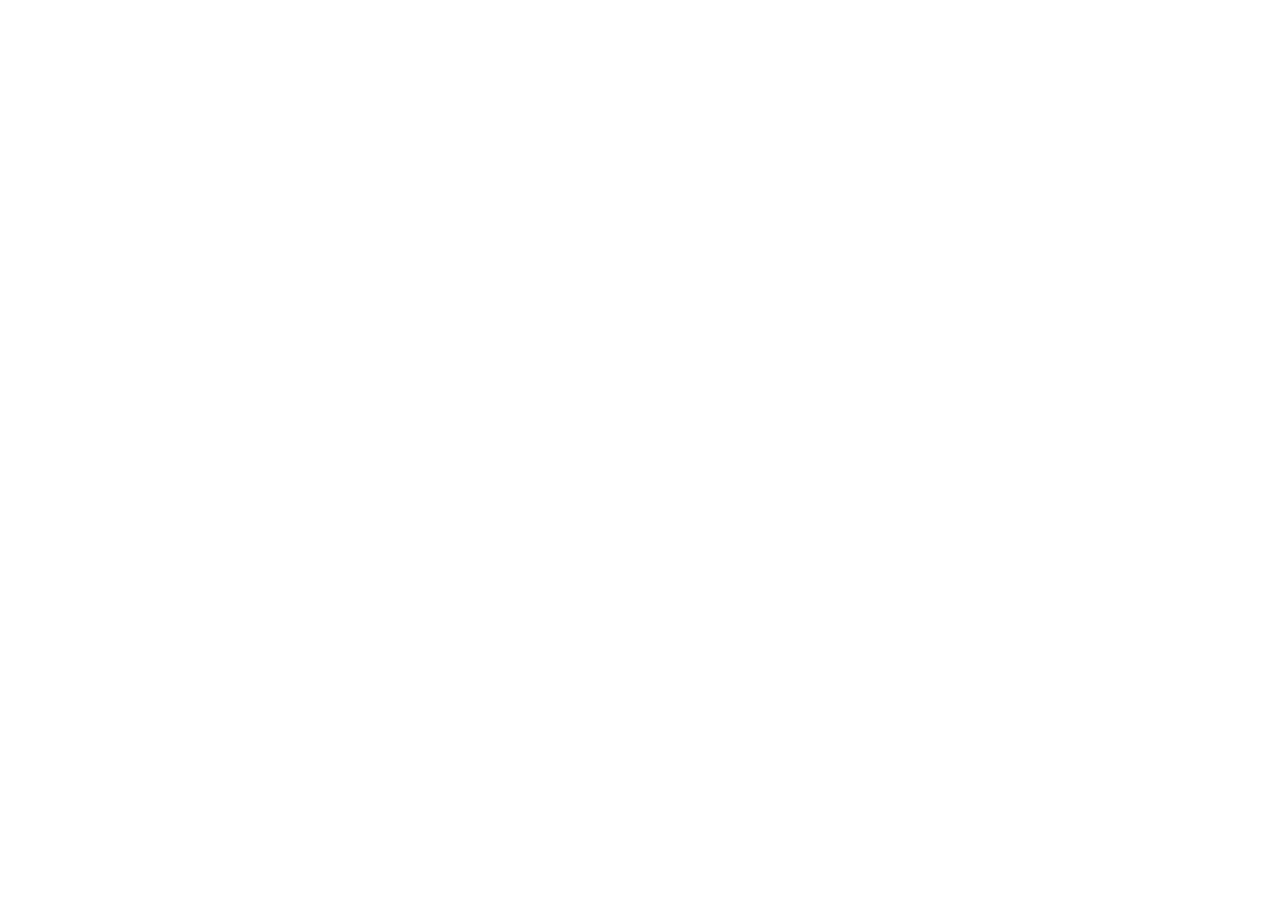
==== commit 64aa9098: "Updates" ====
--- a/index.html
+++ b/index.html
@@ -7,8 +7,8 @@
   <meta name="description" content="Blocklynk — Fully decentralized utility token on Pi Blockchain. Join testnet, earn mainnet rewards."/>
   <link rel="preconnect" href="https://fonts.googleapis.com"/>
   <link href="https://fonts.googleapis.com/css2?family=Orbitron:wght@400;600;700;900&family=Inter:wght@300;400;500;600&display=swap" rel="stylesheet"/>
-  <script type="module" crossorigin src="/assets/index-Bm38z5zo.js"></script>
-  <link rel="stylesheet" crossorigin href="/assets/index-DweY03ia.css">
+  <script type="module" crossorigin src="/Blocklynk/assets/index-C0iF7h_N.js"></script>
+  <link rel="stylesheet" crossorigin href="/Blocklynk/assets/index-zsf2vXSk.css">
 </head>
 <body>
   <div id="root"></div>
